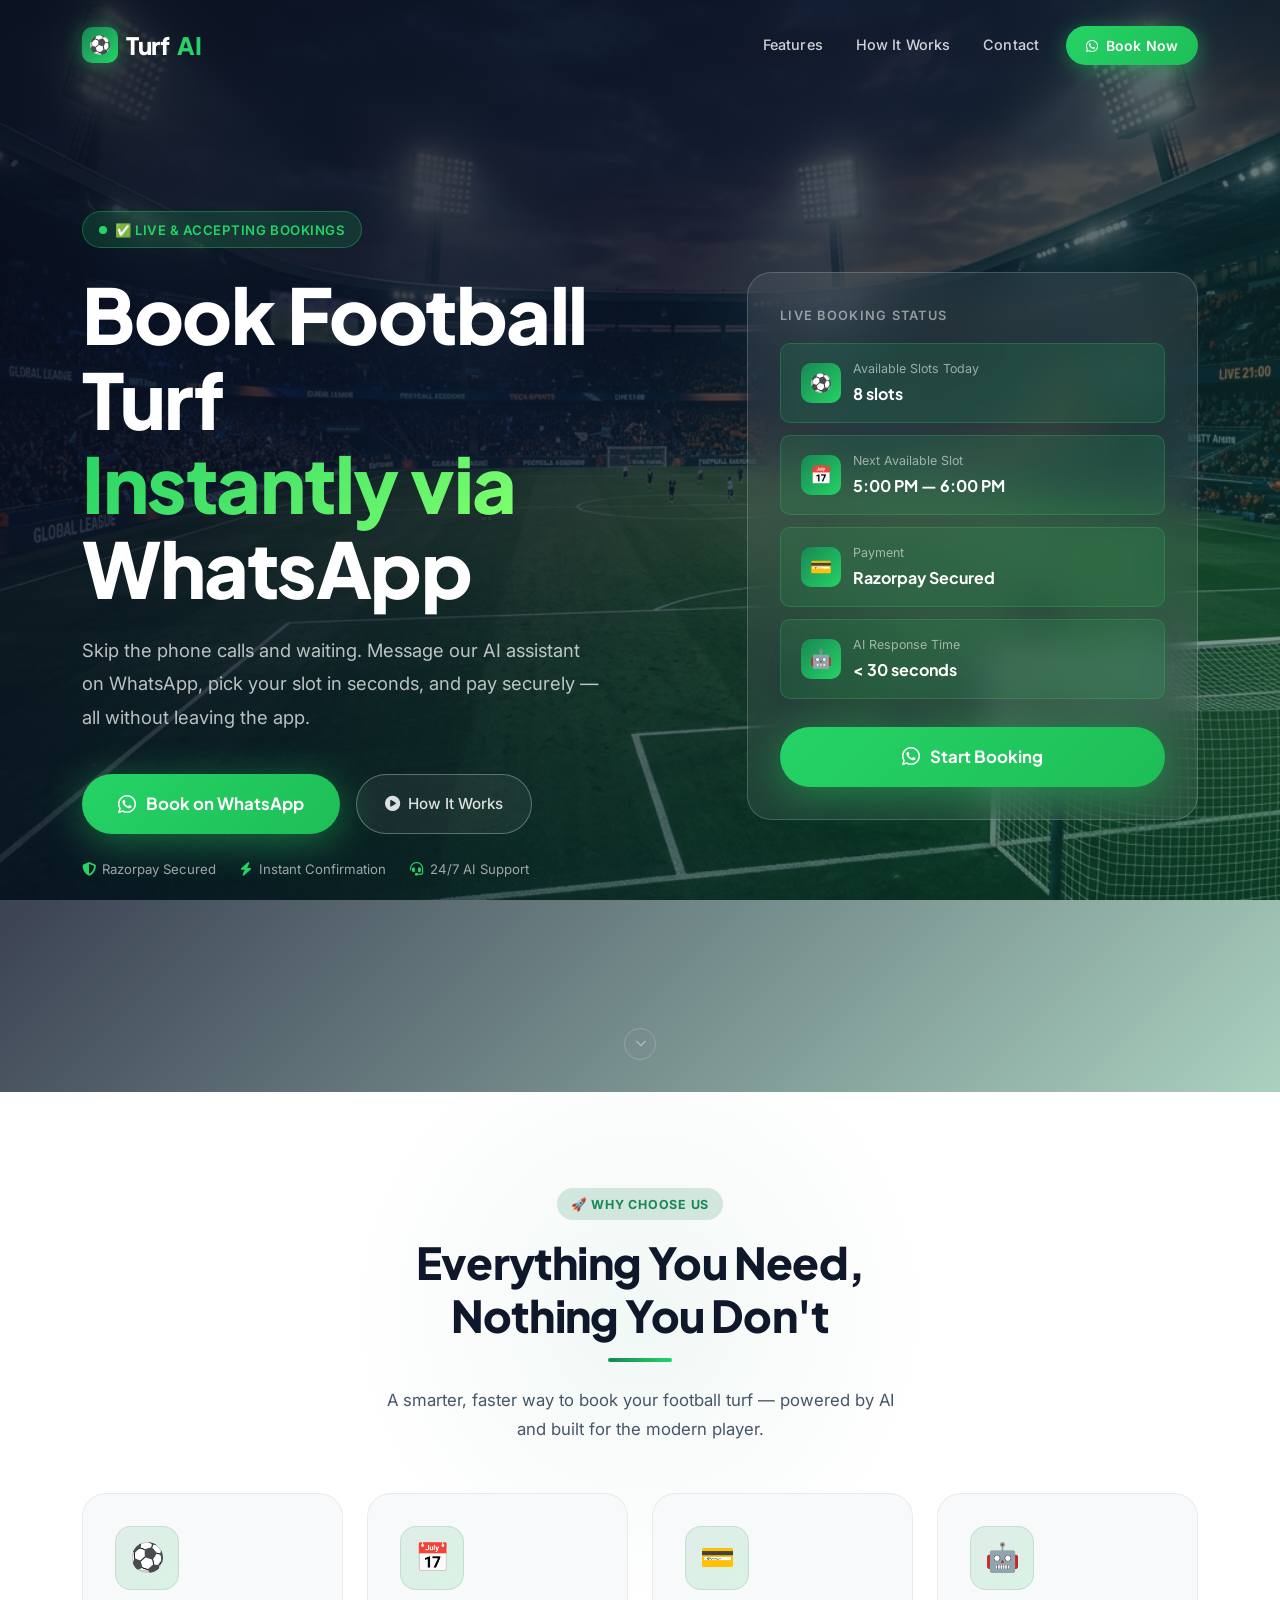
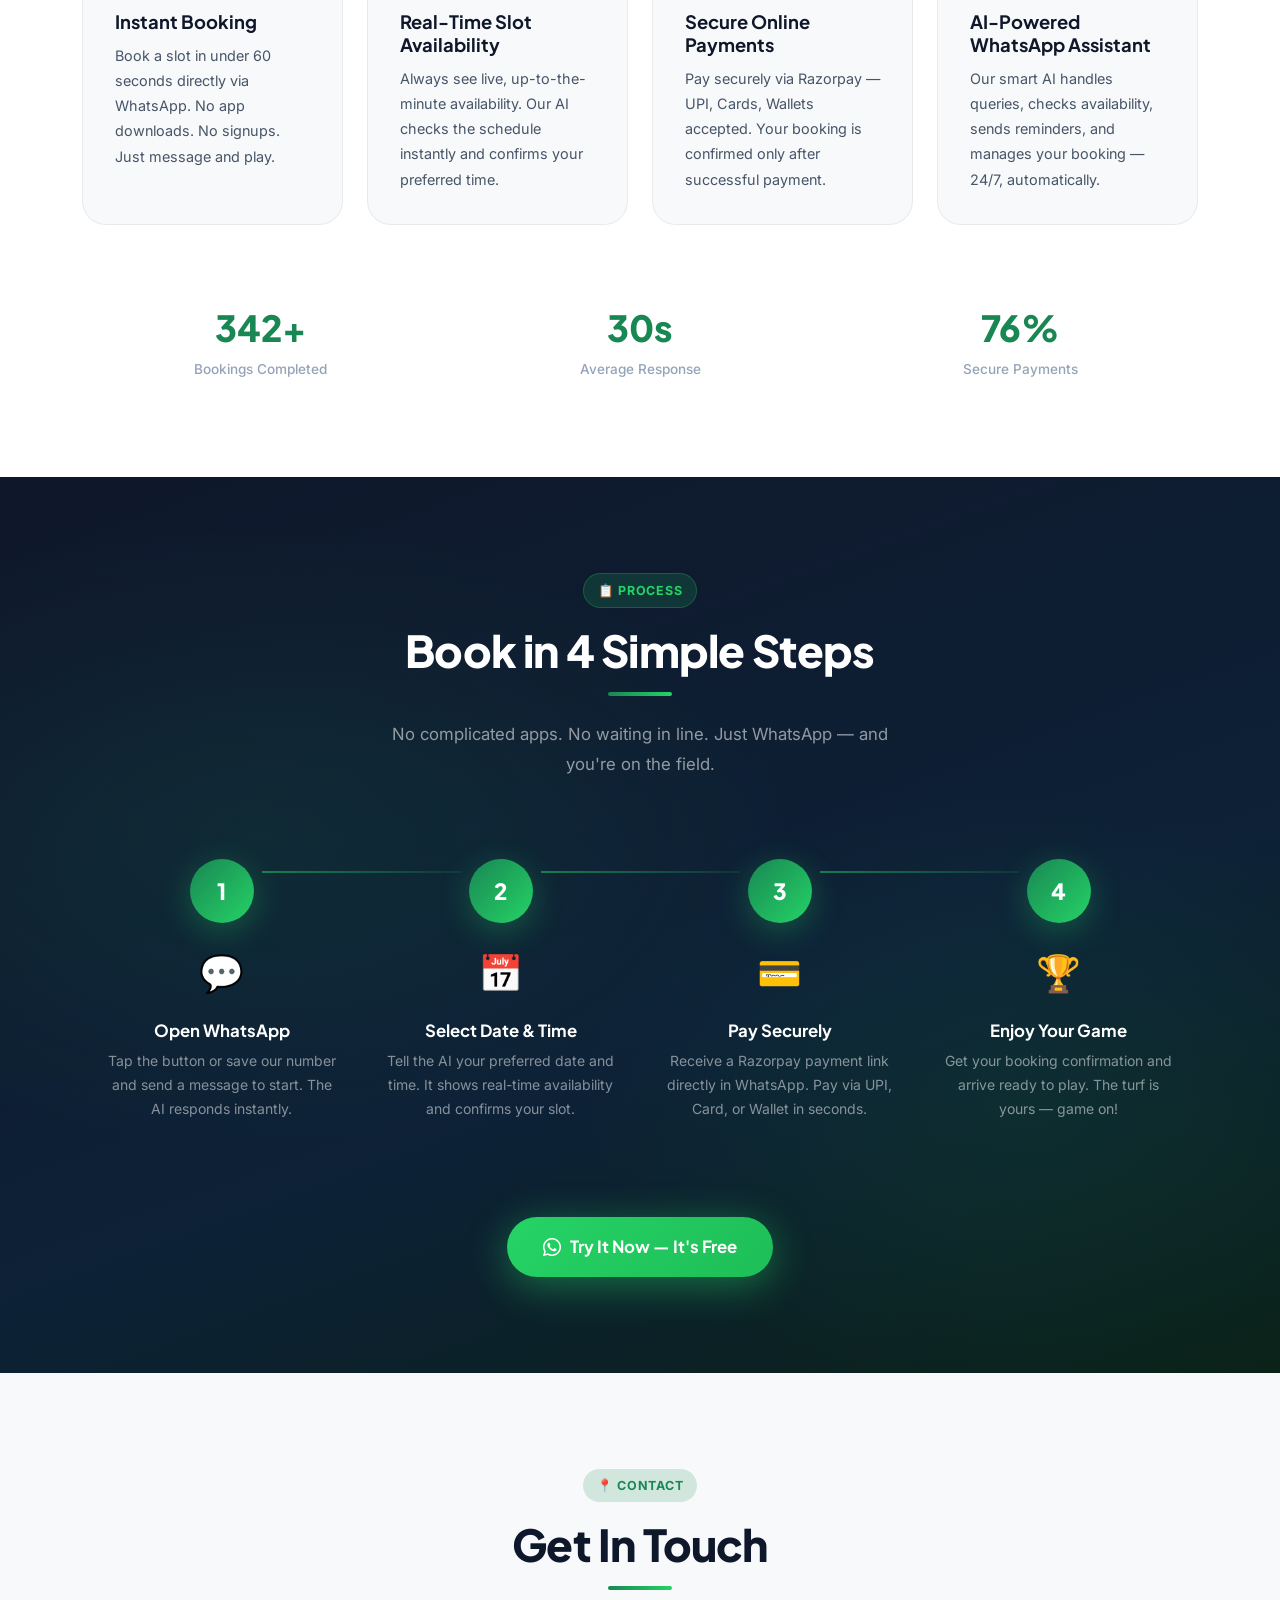
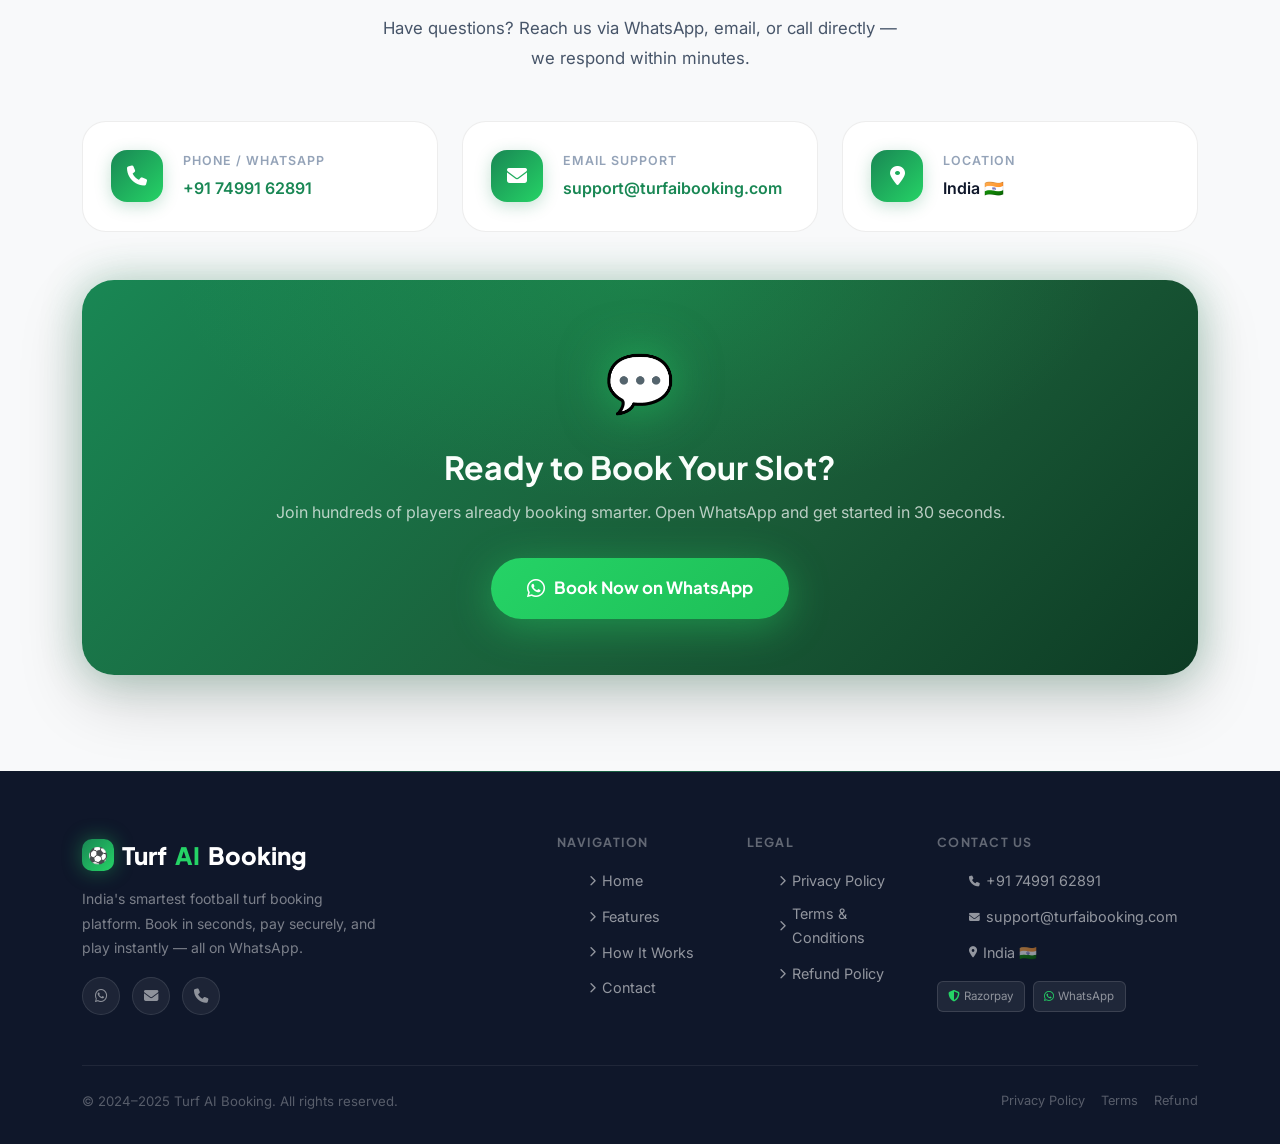
==== backend/src/main/resources/static/index.html @ d10d186f "feat: add landing page, legal pages, and static assets for Razorpay verification - Add index.html: S" ====
<!DOCTYPE html>
<html lang="en">
<head>
  <meta charset="UTF-8" />
  <meta name="viewport" content="width=device-width, initial-scale=1.0" />
  <meta name="description" content="Turf AI Booking — Book football turf slots instantly via WhatsApp. Real-time availability, AI-powered assistant, and secure Razorpay payments. India's smartest turf booking platform." />
  <meta name="keywords" content="football turf booking, WhatsApp booking, turf booking India, online turf booking, AI booking, Razorpay turf" />
  <meta name="author" content="Turf AI Booking" />
  <meta property="og:title" content="Turf AI Booking — Book Football Turf via WhatsApp" />
  <meta property="og:description" content="Book football turf slots instantly via WhatsApp. AI-powered, real-time availability, and secure payments." />
  <meta property="og:type" content="website" />
  <title>Turf AI Booking — Book Football Turf Instantly via WhatsApp</title>

  <!-- Bootstrap 5 -->
  <link rel="stylesheet" href="https://cdn.jsdelivr.net/npm/bootstrap@5.3.3/dist/css/bootstrap.min.css" />
  <!-- FontAwesome 6 -->
  <link rel="stylesheet" href="https://cdnjs.cloudflare.com/ajax/libs/font-awesome/6.5.0/css/all.min.css" />
  <!-- Custom CSS -->
  <link rel="stylesheet" href="css/style.css" />

  <link rel="icon" type="image/png" href="[data-uri]" />
</head>
<body>

  <!-- ══════════════════════════════════════════════════════
       NAVBAR
  ═══════════════════════════════════════════════════════════ -->
  <nav class="navbar navbar-expand-lg fixed-top" id="mainNav">
    <div class="container">
      <a class="navbar-brand" href="#">
        <div class="brand-icon">⚽</div>
        Turf <span class="brand-ai">AI</span>
      </a>

      <button class="navbar-toggler border-0" type="button" data-bs-toggle="collapse"
        data-bs-target="#navbarNav" aria-controls="navbarNav" aria-expanded="false"
        aria-label="Toggle navigation">
        <span style="color:white;font-size:1.4rem;"><i class="fa-solid fa-bars"></i></span>
      </button>

      <div class="collapse navbar-collapse" id="navbarNav">
        <ul class="navbar-nav ms-auto align-items-lg-center gap-1">
          <li class="nav-item"><a class="nav-link" href="#features">Features</a></li>
          <li class="nav-item"><a class="nav-link" href="#how-it-works">How It Works</a></li>
          <li class="nav-item"><a class="nav-link" href="#contact">Contact</a></li>
          <li class="nav-item ms-lg-2">
            <a class="nav-link btn-wa-nav" href="https://wa.me/917499162891" target="_blank" rel="noopener noreferrer" id="nav-wa-btn">
              <i class="fa-brands fa-whatsapp me-1"></i> Book Now
            </a>
          </li>
        </ul>
      </div>
    </div>
  </nav>

  <!-- ══════════════════════════════════════════════════════
       HERO SECTION
  ═══════════════════════════════════════════════════════════ -->
  <section class="hero" id="home">
    <div class="hero-overlay"></div>

    <div class="container">
      <div class="row align-items-center min-vh-100 py-5">

        <!-- Left: Hero Content -->
        <div class="col-lg-6 hero-content py-5">
          <div class="hero-badge">
            <span class="pulse-dot"></span>
            ✅ Live &amp; Accepting Bookings
          </div>

          <h1>
            Book Football Turf<br/>
            <span class="highlight">Instantly via</span><br/>
            WhatsApp
          </h1>

          <p class="hero-desc">
            Skip the phone calls and waiting. Message our AI assistant on WhatsApp,
            pick your slot in seconds, and pay securely — all without leaving the app.
          </p>

          <div class="hero-cta-group mb-4">
            <a href="https://wa.me/917499162891" target="_blank" rel="noopener noreferrer"
               class="btn-wa-primary" id="hero-wa-btn">
              <i class="fa-brands fa-whatsapp"></i>
              Book on WhatsApp
            </a>
            <a href="#how-it-works" class="btn-outline-light-custom">
              <i class="fa-solid fa-play-circle"></i>
              How It Works
            </a>
          </div>

          <div class="hero-trust">
            <div class="trust-item">
              <i class="fa-solid fa-shield-halved"></i>
              Razorpay Secured
            </div>
            <div class="trust-item">
              <i class="fa-solid fa-bolt"></i>
              Instant Confirmation
            </div>
            <div class="trust-item">
              <i class="fa-solid fa-headset"></i>
              24/7 AI Support
            </div>
          </div>
        </div>

        <!-- Right: Floating Stats Card -->
        <div class="col-lg-5 offset-lg-1 d-none d-lg-block">
          <div class="hero-card-float">
            <p class="text-white-50 mb-3" style="font-size:0.8rem;font-weight:600;text-transform:uppercase;letter-spacing:0.1em;">
              Live Booking Status
            </p>

            <div class="stat-chip">
              <div class="chip-icon">⚽</div>
              <div>
                <div class="chip-label">Available Slots Today</div>
                <div class="chip-value" data-target="8" data-suffix=" slots">8 slots</div>
              </div>
            </div>

            <div class="stat-chip">
              <div class="chip-icon">📅</div>
              <div>
                <div class="chip-label">Next Available Slot</div>
                <div class="chip-value">5:00 PM — 6:00 PM</div>
              </div>
            </div>

            <div class="stat-chip">
              <div class="chip-icon">💳</div>
              <div>
                <div class="chip-label">Payment</div>
                <div class="chip-value">Razorpay Secured</div>
              </div>
            </div>

            <div class="stat-chip">
              <div class="chip-icon">🤖</div>
              <div>
                <div class="chip-label">AI Response Time</div>
                <div class="chip-value">&lt; 30 seconds</div>
              </div>
            </div>

            <a href="https://wa.me/917499162891" target="_blank" rel="noopener noreferrer"
               class="btn-wa-primary mt-3 w-100 justify-content-center" id="card-wa-btn">
              <i class="fa-brands fa-whatsapp"></i>
              Start Booking
            </a>
          </div>
        </div>
      </div>
    </div>

    <!-- Scroll Indicator -->
    <div class="scroll-indicator">
      <div class="scroll-arrow"><i class="fa-solid fa-chevron-down" style="font-size:0.7rem;"></i></div>
    </div>
  </section>

  <!-- ══════════════════════════════════════════════════════
       FEATURES SECTION
  ═══════════════════════════════════════════════════════════ -->
  <section id="features">
    <div class="container">
      <div class="text-center mb-5">
        <div class="section-tag reveal">🚀 Why Choose Us</div>
        <h2 class="section-title reveal reveal-delay-1">Everything You Need,<br/>Nothing You Don't</h2>
        <div class="divider divider-center reveal reveal-delay-2"></div>
        <p class="section-subtitle reveal reveal-delay-2">
          A smarter, faster way to book your football turf — powered by AI and built for the modern player.
        </p>
      </div>

      <div class="row g-4">
        <!-- Card 1 -->
        <div class="col-md-6 col-lg-3 reveal reveal-delay-1">
          <div class="feature-card">
            <div class="feature-icon">⚽</div>
            <h4>Instant Booking</h4>
            <p>Book a slot in under 60 seconds directly via WhatsApp. No app downloads. No signups. Just message and play.</p>
          </div>
        </div>
        <!-- Card 2 -->
        <div class="col-md-6 col-lg-3 reveal reveal-delay-2">
          <div class="feature-card">
            <div class="feature-icon">📅</div>
            <h4>Real-Time Slot Availability</h4>
            <p>Always see live, up-to-the-minute availability. Our AI checks the schedule instantly and confirms your preferred time.</p>
          </div>
        </div>
        <!-- Card 3 -->
        <div class="col-md-6 col-lg-3 reveal reveal-delay-3">
          <div class="feature-card">
            <div class="feature-icon">💳</div>
            <h4>Secure Online Payments</h4>
            <p>Pay securely via Razorpay — UPI, Cards, Wallets accepted. Your booking is confirmed only after successful payment.</p>
          </div>
        </div>
        <!-- Card 4 -->
        <div class="col-md-6 col-lg-3 reveal reveal-delay-4">
          <div class="feature-card">
            <div class="feature-icon">🤖</div>
            <h4>AI-Powered WhatsApp Assistant</h4>
            <p>Our smart AI handles queries, checks availability, sends reminders, and manages your booking — 24/7, automatically.</p>
          </div>
        </div>
      </div>

      <!-- Stats Row -->
      <div class="row g-4 mt-5">
        <div class="col-4 text-center reveal reveal-delay-1">
          <div style="font-size:2.25rem;font-weight:800;font-family:var(--font-display);color:var(--primary);">
            <span data-target="500" data-suffix="+">500+</span>
          </div>
          <div style="font-size:0.85rem;color:var(--text-muted);font-weight:500;">Bookings Completed</div>
        </div>
        <div class="col-4 text-center reveal reveal-delay-2">
          <div style="font-size:2.25rem;font-weight:800;font-family:var(--font-display);color:var(--primary);">
            <span data-target="30" data-suffix="s">30s</span>
          </div>
          <div style="font-size:0.85rem;color:var(--text-muted);font-weight:500;">Average Response</div>
        </div>
        <div class="col-4 text-center reveal reveal-delay-3">
          <div style="font-size:2.25rem;font-weight:800;font-family:var(--font-display);color:var(--primary);">
            <span data-target="100" data-suffix="%">100%</span>
          </div>
          <div style="font-size:0.85rem;color:var(--text-muted);font-weight:500;">Secure Payments</div>
        </div>
      </div>
    </div>
  </section>

  <!-- ══════════════════════════════════════════════════════
       HOW IT WORKS SECTION
  ═══════════════════════════════════════════════════════════ -->
  <section id="how-it-works">
    <div class="container position-relative">
      <div class="text-center mb-5">
        <div class="section-tag reveal">📋 Process</div>
        <h2 class="section-title reveal reveal-delay-1">Book in 4 Simple Steps</h2>
        <div class="divider divider-center reveal reveal-delay-2"></div>
        <p class="section-subtitle reveal reveal-delay-2">
          No complicated apps. No waiting in line. Just WhatsApp — and you're on the field.
        </p>
      </div>

      <div class="row g-0 position-relative">
        <!-- Step 1 -->
        <div class="col-6 col-lg-3 reveal reveal-delay-1">
          <div class="step-card">
            <div class="step-number">1</div>
            <span class="step-icon">💬</span>
            <h4>Open WhatsApp</h4>
            <p>Tap the button or save our number and send a message to start. The AI responds instantly.</p>
          </div>
          <div class="step-connector d-none d-lg-block"></div>
        </div>
        <!-- Step 2 -->
        <div class="col-6 col-lg-3 reveal reveal-delay-2">
          <div class="step-card">
            <div class="step-number">2</div>
            <span class="step-icon">📅</span>
            <h4>Select Date &amp; Time</h4>
            <p>Tell the AI your preferred date and time. It shows real-time availability and confirms your slot.</p>
          </div>
          <div class="step-connector d-none d-lg-block"></div>
        </div>
        <!-- Step 3 -->
        <div class="col-6 col-lg-3 reveal reveal-delay-3">
          <div class="step-card">
            <div class="step-number">3</div>
            <span class="step-icon">💳</span>
            <h4>Pay Securely</h4>
            <p>Receive a Razorpay payment link directly in WhatsApp. Pay via UPI, Card, or Wallet in seconds.</p>
          </div>
          <div class="step-connector d-none d-lg-block"></div>
        </div>
        <!-- Step 4 -->
        <div class="col-6 col-lg-3 reveal reveal-delay-4">
          <div class="step-card">
            <div class="step-number">4</div>
            <span class="step-icon">🏆</span>
            <h4>Enjoy Your Game</h4>
            <p>Get your booking confirmation and arrive ready to play. The turf is yours — game on!</p>
          </div>
        </div>
      </div>

      <!-- WhatsApp CTA inside this section -->
      <div class="mt-5 pt-3 text-center reveal reveal-delay-2">
        <a href="https://wa.me/917499162891" target="_blank" rel="noopener noreferrer"
           class="btn-wa-primary" style="display:inline-flex;" id="hiw-wa-btn">
          <i class="fa-brands fa-whatsapp"></i>
          Try It Now — It's Free
        </a>
      </div>
    </div>
  </section>

  <!-- ══════════════════════════════════════════════════════
       CONTACT SECTION
  ═══════════════════════════════════════════════════════════ -->
  <section id="contact">
    <div class="container">
      <div class="text-center mb-5">
        <div class="section-tag reveal">📍 Contact</div>
        <h2 class="section-title reveal reveal-delay-1">Get In Touch</h2>
        <div class="divider divider-center reveal reveal-delay-2"></div>
        <p class="section-subtitle reveal reveal-delay-2">
          Have questions? Reach us via WhatsApp, email, or call directly — we respond within minutes.
        </p>
      </div>

      <div class="row g-4 mb-5">
        <!-- Phone -->
        <div class="col-md-4 reveal reveal-delay-1">
          <div class="contact-card">
            <div class="contact-icon">
              <i class="fa-solid fa-phone"></i>
            </div>
            <div>
              <div class="contact-label">Phone / WhatsApp</div>
              <a href="tel:+917499162891" class="contact-value">+91 74991 62891</a>
            </div>
          </div>
        </div>
        <!-- Email -->
        <div class="col-md-4 reveal reveal-delay-2">
          <div class="contact-card">
            <div class="contact-icon">
              <i class="fa-solid fa-envelope"></i>
            </div>
            <div>
              <div class="contact-label">Email Support</div>
              <a href="mailto:support@turfaibooking.com" class="contact-value">support@turfaibooking.com</a>
            </div>
          </div>
        </div>
        <!-- Location -->
        <div class="col-md-4 reveal reveal-delay-3">
          <div class="contact-card">
            <div class="contact-icon">
              <i class="fa-solid fa-location-dot"></i>
            </div>
            <div>
              <div class="contact-label">Location</div>
              <p class="contact-value">India 🇮🇳</p>
            </div>
          </div>
        </div>
      </div>

      <!-- Final WhatsApp CTA Banner -->
      <div class="wa-cta-banner reveal">
        <span class="wa-big-icon">💬</span>
        <h2>Ready to Book Your Slot?</h2>
        <p>Join hundreds of players already booking smarter. Open WhatsApp and get started in 30 seconds.</p>
        <a href="https://wa.me/917499162891" target="_blank" rel="noopener noreferrer"
           class="btn-wa-primary" style="display:inline-flex;" id="cta-wa-btn">
          <i class="fa-brands fa-whatsapp"></i>
          Book Now on WhatsApp
        </a>
      </div>
    </div>
  </section>

  <!-- ══════════════════════════════════════════════════════
       FOOTER
  ═══════════════════════════════════════════════════════════ -->
  <footer>
    <div class="container">
      <div class="row g-4">
        <!-- Brand -->
        <div class="col-lg-4 col-md-6">
          <div class="footer-brand">
            <div class="brand-icon" style="width:32px;height:32px;font-size:1rem;">⚽</div>
            Turf <span style="color:var(--secondary);">AI</span> Booking
          </div>
          <p class="footer-desc">
            India's smartest football turf booking platform. Book in seconds, pay securely, and play instantly — all on WhatsApp.
          </p>
          <div class="social-links mt-3">
            <a href="https://wa.me/917499162891" target="_blank" rel="noopener noreferrer" class="social-link" aria-label="WhatsApp">
              <i class="fa-brands fa-whatsapp"></i>
            </a>
            <a href="mailto:support@turfaibooking.com" class="social-link" aria-label="Email">
              <i class="fa-solid fa-envelope"></i>
            </a>
            <a href="tel:+917499162891" class="social-link" aria-label="Phone">
              <i class="fa-solid fa-phone"></i>
            </a>
          </div>
        </div>

        <!-- Quick Links -->
        <div class="col-lg-2 col-md-6 offset-lg-1">
          <h6 class="footer-heading">Navigation</h6>
          <ul class="footer-links">
            <li><a href="#home"><i class="fa-solid fa-chevron-right fa-xs"></i> Home</a></li>
            <li><a href="#features"><i class="fa-solid fa-chevron-right fa-xs"></i> Features</a></li>
            <li><a href="#how-it-works"><i class="fa-solid fa-chevron-right fa-xs"></i> How It Works</a></li>
            <li><a href="#contact"><i class="fa-solid fa-chevron-right fa-xs"></i> Contact</a></li>
          </ul>
        </div>

        <!-- Legal Links -->
        <div class="col-lg-2 col-md-6">
          <h6 class="footer-heading">Legal</h6>
          <ul class="footer-links">
            <li><a href="privacy-policy.html"><i class="fa-solid fa-chevron-right fa-xs"></i> Privacy Policy</a></li>
            <li><a href="terms.html"><i class="fa-solid fa-chevron-right fa-xs"></i> Terms &amp; Conditions</a></li>
            <li><a href="refund-policy.html"><i class="fa-solid fa-chevron-right fa-xs"></i> Refund Policy</a></li>
          </ul>
        </div>

        <!-- Contact -->
        <div class="col-lg-3 col-md-6">
          <h6 class="footer-heading">Contact Us</h6>
          <ul class="footer-links">
            <li>
              <a href="tel:+917499162891">
                <i class="fa-solid fa-phone fa-xs"></i> +91 74991 62891
              </a>
            </li>
            <li>
              <a href="mailto:support@turfaibooking.com">
                <i class="fa-solid fa-envelope fa-xs"></i> support@turfaibooking.com
              </a>
            </li>
            <li>
              <a href="#">
                <i class="fa-solid fa-location-dot fa-xs"></i> India 🇮🇳
              </a>
            </li>
          </ul>
          <!-- Payment badges -->
          <div class="mt-3 d-flex gap-2 flex-wrap">
            <span style="background:rgba(255,255,255,0.07);border:1px solid rgba(255,255,255,0.12);padding:0.3rem 0.65rem;border-radius:6px;font-size:0.72rem;color:rgba(255,255,255,0.5);">
              <i class="fa-solid fa-shield-halved me-1" style="color:var(--secondary);"></i>Razorpay
            </span>
            <span style="background:rgba(255,255,255,0.07);border:1px solid rgba(255,255,255,0.12);padding:0.3rem 0.65rem;border-radius:6px;font-size:0.72rem;color:rgba(255,255,255,0.5);">
              <i class="fa-brands fa-whatsapp me-1" style="color:var(--secondary);"></i>WhatsApp
            </span>
          </div>
        </div>
      </div>

      <!-- Footer Bottom -->
      <div class="footer-bottom d-flex flex-column flex-md-row align-items-center justify-content-between gap-2">
        <span>© 2024–2025 Turf AI Booking. All rights reserved.</span>
        <div class="d-flex gap-3">
          <a href="privacy-policy.html" style="color:rgba(255,255,255,0.3);font-size:0.8rem;transition:color 0.2s;" onmouseover="this.style.color='var(--secondary)'" onmouseout="this.style.color='rgba(255,255,255,0.3)'">Privacy Policy</a>
          <a href="terms.html" style="color:rgba(255,255,255,0.3);font-size:0.8rem;transition:color 0.2s;" onmouseover="this.style.color='var(--secondary)'" onmouseout="this.style.color='rgba(255,255,255,0.3)'">Terms</a>
          <a href="refund-policy.html" style="color:rgba(255,255,255,0.3);font-size:0.8rem;transition:color 0.2s;" onmouseover="this.style.color='var(--secondary)'" onmouseout="this.style.color='rgba(255,255,255,0.3)'">Refund</a>
        </div>
      </div>
    </div>
  </footer>

  <!-- Bootstrap JS -->
  <script src="https://cdn.jsdelivr.net/npm/bootstrap@5.3.3/dist/js/bootstrap.bundle.min.js"></script>
  <!-- Custom JS -->
  <script src="js/main.js"></script>
</body>
</html>
---- backend/src/main/resources/static/css/style.css ----
/* =========================================================
   Turf AI Booking — Custom Design System
   Primary: #198754 | Secondary: #25D366 | BG: #F8F9FA
   ========================================================= */

@import url('https://fonts.googleapis.com/css2?family=Plus+Jakarta+Sans:wght@300;400;500;600;700;800&family=Inter:wght@300;400;500;600&display=swap');

/* ----- CSS Variables ----- */
:root {
  --primary:       #198754;
  --primary-dark:  #146c43;
  --primary-light: #d1e7dd;
  --secondary:     #25D366;
  --secondary-dark:#1ebe57;
  --accent:        #0F172A;
  --bg:            #F8F9FA;
  --bg-dark:       #0a0f1e;
  --glass-bg:      rgba(255,255,255,0.08);
  --glass-border:  rgba(255,255,255,0.18);
  --card-bg:       rgba(255,255,255,0.92);
  --text-primary:  #0F172A;
  --text-secondary:#475569;
  --text-muted:    #94a3b8;
  --white:         #ffffff;
  --shadow-sm:     0 2px 8px rgba(0,0,0,0.08);
  --shadow-md:     0 8px 32px rgba(0,0,0,0.12);
  --shadow-lg:     0 24px 64px rgba(0,0,0,0.18);
  --shadow-glow:   0 0 40px rgba(25, 135, 84, 0.3);
  --radius-sm:     8px;
  --radius-md:     16px;
  --radius-lg:     24px;
  --radius-xl:     32px;
  --transition:    all 0.3s cubic-bezier(0.4, 0, 0.2, 1);
  --font-display:  'Plus Jakarta Sans', sans-serif;
  --font-body:     'Inter', sans-serif;
}

/* ----- Reset & Base ----- */
*, *::before, *::after { box-sizing: border-box; margin: 0; padding: 0; }

html { scroll-behavior: smooth; font-size: 16px; }

body {
  font-family: var(--font-body);
  background: var(--bg);
  color: var(--text-primary);
  overflow-x: hidden;
  line-height: 1.7;
}

h1, h2, h3, h4, h5, h6 {
  font-family: var(--font-display);
  font-weight: 700;
  line-height: 1.25;
}

a { text-decoration: none; transition: var(--transition); }

img { max-width: 100%; display: block; }

/* ----- Scrollbar ----- */
::-webkit-scrollbar { width: 6px; }
::-webkit-scrollbar-track { background: var(--bg); }
::-webkit-scrollbar-thumb { background: var(--primary); border-radius: 10px; }

/* ========================================================
   NAVBAR
   ======================================================== */
.navbar {
  padding: 1.25rem 0;
  transition: var(--transition);
  z-index: 1000;
}

.navbar.scrolled {
  padding: 0.75rem 0;
  background: rgba(10, 15, 30, 0.92) !important;
  backdrop-filter: blur(20px);
  -webkit-backdrop-filter: blur(20px);
  box-shadow: 0 1px 0 rgba(255,255,255,0.1), var(--shadow-md);
}

.navbar-brand {
  font-family: var(--font-display);
  font-size: 1.5rem;
  font-weight: 800;
  color: var(--white) !important;
  letter-spacing: -0.5px;
  display: flex;
  align-items: center;
  gap: 0.5rem;
}

.brand-icon {
  width: 36px;
  height: 36px;
  background: linear-gradient(135deg, var(--primary), var(--secondary));
  border-radius: 10px;
  display: flex;
  align-items: center;
  justify-content: center;
  font-size: 1.1rem;
  box-shadow: 0 0 20px rgba(37,211,102,0.4);
}

.navbar-brand span.brand-ai {
  color: var(--secondary);
}

.nav-link {
  color: rgba(255,255,255,0.8) !important;
  font-weight: 500;
  font-size: 0.9rem;
  padding: 0.5rem 0.9rem !important;
  border-radius: var(--radius-sm);
  transition: var(--transition);
  letter-spacing: 0.01em;
}

.nav-link:hover {
  color: var(--white) !important;
  background: rgba(255,255,255,0.1);
}

.btn-wa-nav {
  background: linear-gradient(135deg, var(--secondary), var(--secondary-dark));
  color: var(--white) !important;
  padding: 0.5rem 1.25rem !important;
  border-radius: 50px !important;
  font-weight: 600 !important;
  font-size: 0.875rem !important;
  box-shadow: 0 4px 20px rgba(37,211,102,0.4);
  transition: var(--transition);
}

.btn-wa-nav:hover {
  transform: translateY(-1px);
  box-shadow: 0 8px 28px rgba(37,211,102,0.5);
  color: var(--white) !important;
}

/* ========================================================
   HERO SECTION
   ======================================================== */
.hero {
  position: relative;
  min-height: 100vh;
  display: flex;
  align-items: center;
  background-image: url('../images/football-hero.jpg');
  background-size: cover;
  background-position: center;
  background-attachment: fixed;
  overflow: hidden;
}

.hero-overlay {
  position: absolute;
  inset: 0;
  background: linear-gradient(
    135deg,
    rgba(10,15,30,0.88) 0%,
    rgba(10,20,40,0.78) 40%,
    rgba(25,135,84,0.35) 100%
  );
}

.hero-content {
  position: relative;
  z-index: 2;
}

.hero-badge {
  display: inline-flex;
  align-items: center;
  gap: 0.5rem;
  background: rgba(37,211,102,0.15);
  border: 1px solid rgba(37,211,102,0.35);
  color: var(--secondary);
  padding: 0.4rem 1rem;
  border-radius: 50px;
  font-size: 0.825rem;
  font-weight: 600;
  letter-spacing: 0.04em;
  text-transform: uppercase;
  margin-bottom: 1.5rem;
  backdrop-filter: blur(8px);
  animation: fadeInDown 0.6s ease;
}

.hero-badge .pulse-dot {
  width: 8px;
  height: 8px;
  background: var(--secondary);
  border-radius: 50%;
  animation: pulse 2s infinite;
}

@keyframes pulse {
  0%, 100% { box-shadow: 0 0 0 0 rgba(37,211,102,0.7); }
  50% { box-shadow: 0 0 0 8px rgba(37,211,102,0); }
}

.hero h1 {
  font-size: clamp(2.5rem, 6vw, 5rem);
  font-weight: 800;
  color: var(--white);
  line-height: 1.1;
  letter-spacing: -1.5px;
  margin-bottom: 1.5rem;
  animation: fadeInUp 0.7s ease 0.1s both;
}

.hero h1 .highlight {
  background: linear-gradient(135deg, var(--secondary), #7fff6e);
  -webkit-background-clip: text;
  -webkit-text-fill-color: transparent;
  background-clip: text;
}

.hero-desc {
  font-size: 1.15rem;
  color: rgba(255,255,255,0.72);
  max-width: 520px;
  margin-bottom: 2.5rem;
  line-height: 1.8;
  animation: fadeInUp 0.7s ease 0.2s both;
}

.hero-cta-group {
  display: flex;
  gap: 1rem;
  flex-wrap: wrap;
  align-items: center;
  animation: fadeInUp 0.7s ease 0.3s both;
}

/* Primary WhatsApp Button */
.btn-wa-primary {
  display: inline-flex;
  align-items: center;
  gap: 0.6rem;
  background: linear-gradient(135deg, var(--secondary) 0%, var(--secondary-dark) 100%);
  color: var(--white);
  font-family: var(--font-display);
  font-weight: 700;
  font-size: 1.05rem;
  padding: 1rem 2.25rem;
  border-radius: 50px;
  border: none;
  box-shadow: 0 8px 40px rgba(37,211,102,0.45), 0 0 0 0 rgba(37,211,102,0.4);
  transition: var(--transition);
  cursor: pointer;
  text-decoration: none;
  position: relative;
  overflow: hidden;
}

.btn-wa-primary::before {
  content: '';
  position: absolute;
  inset: 0;
  background: linear-gradient(135deg, rgba(255,255,255,0.2), transparent);
  opacity: 0;
  transition: var(--transition);
}

.btn-wa-primary:hover {
  transform: translateY(-3px) scale(1.02);
  box-shadow: 0 16px 56px rgba(37,211,102,0.55);
  color: var(--white);
}

.btn-wa-primary:hover::before { opacity: 1; }

.btn-wa-primary:active { transform: translateY(-1px); }

.btn-wa-primary i { font-size: 1.3rem; }

.btn-outline-light-custom {
  display: inline-flex;
  align-items: center;
  gap: 0.5rem;
  color: rgba(255,255,255,0.85);
  border: 1px solid rgba(255,255,255,0.3);
  padding: 1rem 1.75rem;
  border-radius: 50px;
  font-weight: 500;
  font-size: 0.95rem;
  transition: var(--transition);
  backdrop-filter: blur(8px);
  background: rgba(255,255,255,0.06);
}

.btn-outline-light-custom:hover {
  background: rgba(255,255,255,0.14);
  border-color: rgba(255,255,255,0.5);
  color: var(--white);
  transform: translateY(-2px);
}

/* Hero trust signals */
.hero-trust {
  display: flex;
  align-items: center;
  gap: 1.5rem;
  flex-wrap: wrap;
  animation: fadeInUp 0.7s ease 0.4s both;
}

.trust-item {
  display: flex;
  align-items: center;
  gap: 0.4rem;
  color: rgba(255,255,255,0.6);
  font-size: 0.825rem;
}

.trust-item i { color: var(--secondary); font-size: 0.85rem; }

/* Hero right floating card */
.hero-card-float {
  background: var(--glass-bg);
  border: 1px solid var(--glass-border);
  backdrop-filter: blur(20px);
  -webkit-backdrop-filter: blur(20px);
  border-radius: var(--radius-lg);
  padding: 2rem;
  color: var(--white);
  animation: floatCard 0.8s ease 0.4s both, float 4s ease-in-out infinite;
  position: relative;
  z-index: 2;
}

@keyframes floatCard {
  from { opacity: 0; transform: translateX(40px); }
  to { opacity: 1; transform: translateX(0); }
}

@keyframes float {
  0%, 100% { transform: translateY(0px); }
  50% { transform: translateY(-12px); }
}

.stat-chip {
  background: rgba(37,211,102,0.12);
  border: 1px solid rgba(37,211,102,0.25);
  border-radius: 10px;
  padding: 0.875rem 1.25rem;
  display: flex;
  align-items: center;
  gap: 0.75rem;
  margin-bottom: 0.75rem;
  transition: var(--transition);
}

.stat-chip:last-child { margin-bottom: 0; }

.stat-chip:hover {
  background: rgba(37,211,102,0.2);
  border-color: rgba(37,211,102,0.4);
}

.stat-chip .chip-icon {
  width: 40px;
  height: 40px;
  background: linear-gradient(135deg, var(--primary), var(--secondary));
  border-radius: 10px;
  display: flex;
  align-items: center;
  justify-content: center;
  font-size: 1.1rem;
  flex-shrink: 0;
}

.stat-chip .chip-label {
  font-size: 0.78rem;
  color: rgba(255,255,255,0.55);
  margin-bottom: 0.1rem;
}

.stat-chip .chip-value {
  font-family: var(--font-display);
  font-weight: 700;
  font-size: 1rem;
  color: var(--white);
}

.scroll-indicator {
  position: absolute;
  bottom: 2rem;
  left: 50%;
  transform: translateX(-50%);
  z-index: 2;
  display: flex;
  flex-direction: column;
  align-items: center;
  gap: 0.5rem;
  color: rgba(255,255,255,0.4);
  font-size: 0.75rem;
  animation: bounceDown 2s infinite;
}

.scroll-indicator .scroll-arrow {
  width: 32px;
  height: 32px;
  border: 1px solid rgba(255,255,255,0.2);
  border-radius: 50%;
  display: flex;
  align-items: center;
  justify-content: center;
}

@keyframes bounceDown {
  0%, 100% { transform: translateX(-50%) translateY(0); }
  50% { transform: translateX(-50%) translateY(8px); }
}

/* ========================================================
   SECTION COMMON
   ======================================================== */
section { padding: 6rem 0; }

.section-tag {
  display: inline-flex;
  align-items: center;
  gap: 0.4rem;
  background: var(--primary-light);
  color: var(--primary);
  padding: 0.35rem 0.875rem;
  border-radius: 50px;
  font-size: 0.78rem;
  font-weight: 700;
  letter-spacing: 0.06em;
  text-transform: uppercase;
  margin-bottom: 1rem;
}

.section-title {
  font-size: clamp(1.75rem, 4vw, 2.75rem);
  font-weight: 800;
  color: var(--text-primary);
  letter-spacing: -0.8px;
  line-height: 1.2;
  margin-bottom: 1rem;
}

.section-subtitle {
  font-size: 1.05rem;
  color: var(--text-secondary);
  max-width: 540px;
  margin: 0 auto;
  line-height: 1.75;
}

/* ========================================================
   FEATURES SECTION
   ======================================================== */
#features {
  background: var(--white);
  position: relative;
  overflow: hidden;
}

#features::before {
  content: '';
  position: absolute;
  top: -80px;
  left: 50%;
  transform: translateX(-50%);
  width: 600px;
  height: 600px;
  background: radial-gradient(circle, rgba(25,135,84,0.06) 0%, transparent 70%);
  pointer-events: none;
}

.feature-card {
  background: var(--bg);
  border: 1px solid rgba(0,0,0,0.06);
  border-radius: var(--radius-lg);
  padding: 2rem;
  height: 100%;
  transition: var(--transition);
  position: relative;
  overflow: hidden;
}

.feature-card::before {
  content: '';
  position: absolute;
  top: 0;
  left: 0;
  right: 0;
  height: 3px;
  background: linear-gradient(90deg, var(--primary), var(--secondary));
  transform: scaleX(0);
  transition: var(--transition);
}

.feature-card:hover {
  transform: translateY(-6px);
  box-shadow: var(--shadow-lg);
  border-color: rgba(25,135,84,0.15);
}

.feature-card:hover::before { transform: scaleX(1); }

.feature-icon {
  width: 64px;
  height: 64px;
  background: linear-gradient(135deg, rgba(25,135,84,0.1), rgba(37,211,102,0.15));
  border: 1px solid rgba(25,135,84,0.15);
  border-radius: var(--radius-md);
  display: flex;
  align-items: center;
  justify-content: center;
  font-size: 1.75rem;
  margin-bottom: 1.25rem;
  transition: var(--transition);
}

.feature-card:hover .feature-icon {
  background: linear-gradient(135deg, var(--primary), var(--secondary));
  border-color: transparent;
  box-shadow: 0 8px 24px rgba(25,135,84,0.3);
  transform: scale(1.1) rotate(-4deg);
}

.feature-card h4 {
  font-size: 1.15rem;
  font-weight: 700;
  color: var(--text-primary);
  margin-bottom: 0.625rem;
}

.feature-card p {
  color: var(--text-secondary);
  font-size: 0.9rem;
  line-height: 1.75;
  margin: 0;
}

/* ========================================================
   HOW IT WORKS SECTION
   ======================================================== */
#how-it-works {
  background: linear-gradient(160deg, var(--accent) 0%, #0d2137 60%, #0a2218 100%);
  position: relative;
  overflow: hidden;
}

#how-it-works::before {
  content: '';
  position: absolute;
  inset: 0;
  background:
    radial-gradient(ellipse 60% 50% at 20% 40%, rgba(37,211,102,0.08) 0%, transparent 70%),
    radial-gradient(ellipse 50% 50% at 80% 70%, rgba(25,135,84,0.12) 0%, transparent 70%);
  pointer-events: none;
}

#how-it-works .section-tag {
  background: rgba(37,211,102,0.15);
  color: var(--secondary);
  border: 1px solid rgba(37,211,102,0.25);
}

#how-it-works .section-title { color: var(--white); }

#how-it-works .section-subtitle { color: rgba(255,255,255,0.55); }

.step-card {
  position: relative;
  text-align: center;
  padding: 2rem 1.5rem;
  z-index: 1;
}

.step-number {
  width: 64px;
  height: 64px;
  background: linear-gradient(135deg, var(--primary), var(--secondary));
  border-radius: 50%;
  display: flex;
  align-items: center;
  justify-content: center;
  font-family: var(--font-display);
  font-weight: 800;
  font-size: 1.4rem;
  color: var(--white);
  margin: 0 auto 1.25rem;
  box-shadow: 0 8px 32px rgba(37,211,102,0.3);
  position: relative;
  z-index: 2;
  transition: var(--transition);
}

.step-card:hover .step-number {
  transform: scale(1.15);
  box-shadow: 0 16px 48px rgba(37,211,102,0.45);
}

.step-connector {
  position: absolute;
  top: 2.75rem;
  left: calc(50% + 40px);
  right: calc(-50% + 40px);
  height: 2px;
  background: linear-gradient(90deg, rgba(37,211,102,0.5), rgba(37,211,102,0.1));
  z-index: 1;
}

.step-icon {
  font-size: 2.25rem;
  margin-bottom: 1rem;
  display: block;
}

.step-card h4 {
  font-size: 1.05rem;
  font-weight: 700;
  color: var(--white);
  margin-bottom: 0.5rem;
}

.step-card p {
  font-size: 0.875rem;
  color: rgba(255,255,255,0.5);
  line-height: 1.7;
  margin: 0;
}

/* ========================================================
   CONTACT SECTION
   ======================================================== */
#contact {
  background: var(--bg);
  position: relative;
}

.contact-card {
  background: var(--white);
  border: 1px solid rgba(0,0,0,0.07);
  border-radius: var(--radius-lg);
  padding: 1.75rem;
  display: flex;
  align-items: flex-start;
  gap: 1.25rem;
  transition: var(--transition);
  height: 100%;
}

.contact-card:hover {
  transform: translateY(-4px);
  box-shadow: var(--shadow-md);
  border-color: rgba(25,135,84,0.2);
}

.contact-icon {
  width: 52px;
  height: 52px;
  background: linear-gradient(135deg, var(--primary), var(--secondary));
  border-radius: var(--radius-md);
  display: flex;
  align-items: center;
  justify-content: center;
  color: var(--white);
  font-size: 1.25rem;
  flex-shrink: 0;
  box-shadow: 0 4px 16px rgba(25,135,84,0.25);
}

.contact-card .contact-label {
  font-size: 0.78rem;
  color: var(--text-muted);
  font-weight: 600;
  text-transform: uppercase;
  letter-spacing: 0.08em;
  margin-bottom: 0.25rem;
}

.contact-card .contact-value {
  font-size: 1rem;
  font-weight: 600;
  color: var(--text-primary);
  margin: 0;
}

.contact-card a.contact-value {
  color: var(--primary);
}

.contact-card a.contact-value:hover { color: var(--primary-dark); }

/* WhatsApp CTA Banner */
.wa-cta-banner {
  background: linear-gradient(135deg, var(--primary) 0%, #1a5c38 60%, #0d3b24 100%);
  border-radius: var(--radius-xl);
  padding: 3.5rem 2.5rem;
  text-align: center;
  position: relative;
  overflow: hidden;
  box-shadow: var(--shadow-glow), var(--shadow-lg);
}

.wa-cta-banner::before {
  content: '';
  position: absolute;
  inset: 0;
  background:
    radial-gradient(ellipse 60% 80% at 50% 0%, rgba(37,211,102,0.2) 0%, transparent 70%);
  pointer-events: none;
}

.wa-cta-banner .wa-big-icon {
  font-size: 3.5rem;
  margin-bottom: 1rem;
  display: block;
  filter: drop-shadow(0 0 24px rgba(37,211,102,0.6));
  animation: floatIcon 3s ease-in-out infinite;
}

@keyframes floatIcon {
  0%, 100% { transform: translateY(0) rotate(0deg); }
  50% { transform: translateY(-8px) rotate(-4deg); }
}

.wa-cta-banner h2 {
  color: var(--white);
  font-size: 2rem;
  margin-bottom: 0.75rem;
}

.wa-cta-banner p {
  color: rgba(255,255,255,0.7);
  font-size: 1rem;
  margin-bottom: 2rem;
}

/* ========================================================
   FOOTER
   ======================================================== */
footer {
  background: var(--accent);
  color: rgba(255,255,255,0.7);
  padding: 4rem 0 2rem;
  position: relative;
  overflow: hidden;
}

footer::before {
  content: '';
  position: absolute;
  top: 0;
  left: 0;
  right: 0;
  height: 1px;
  background: linear-gradient(90deg, transparent, rgba(37,211,102,0.4), transparent);
}

.footer-brand {
  font-family: var(--font-display);
  font-size: 1.5rem;
  font-weight: 800;
  color: var(--white);
  display: flex;
  align-items: center;
  gap: 0.5rem;
  margin-bottom: 0.75rem;
}

.footer-desc {
  font-size: 0.875rem;
  color: rgba(255,255,255,0.45);
  max-width: 300px;
  line-height: 1.75;
}

.footer-heading {
  font-family: var(--font-display);
  font-size: 0.78rem;
  font-weight: 700;
  text-transform: uppercase;
  letter-spacing: 0.12em;
  color: rgba(255,255,255,0.35);
  margin-bottom: 1rem;
}

.footer-links { list-style: none; }

.footer-links li { margin-bottom: 0.5rem; }

.footer-links a {
  color: rgba(255,255,255,0.55);
  font-size: 0.9rem;
  transition: var(--transition);
  display: inline-flex;
  align-items: center;
  gap: 0.4rem;
}

.footer-links a:hover {
  color: var(--secondary);
  transform: translateX(4px);
}

.footer-bottom {
  border-top: 1px solid rgba(255,255,255,0.07);
  margin-top: 3rem;
  padding-top: 1.5rem;
  font-size: 0.825rem;
  color: rgba(255,255,255,0.3);
}

.social-links { display: flex; gap: 0.75rem; }

.social-link {
  width: 38px;
  height: 38px;
  background: rgba(255,255,255,0.06);
  border: 1px solid rgba(255,255,255,0.1);
  border-radius: 50%;
  display: flex;
  align-items: center;
  justify-content: center;
  color: rgba(255,255,255,0.5);
  font-size: 0.9rem;
  transition: var(--transition);
}

.social-link:hover {
  background: var(--primary);
  border-color: var(--primary);
  color: var(--white);
  transform: translateY(-3px);
  box-shadow: 0 6px 20px rgba(25,135,84,0.4);
}

/* ========================================================
   POLICY PAGES
   ======================================================== */
.policy-hero {
  background: linear-gradient(160deg, var(--accent) 0%, #0d2137 70%, #0a2218 100%);
  padding: 8rem 0 4rem;
  position: relative;
  overflow: hidden;
}

.policy-hero::before {
  content: '';
  position: absolute;
  inset: 0;
  background: radial-gradient(ellipse 60% 60% at 50% 50%, rgba(25,135,84,0.15) 0%, transparent 70%);
}

.policy-hero h1 { color: var(--white); }
.policy-hero p { color: rgba(255,255,255,0.55); }

.policy-content {
  background: var(--white);
  border-radius: var(--radius-lg);
  padding: 3rem;
  box-shadow: var(--shadow-sm);
  border: 1px solid rgba(0,0,0,0.05);
  margin-top: -2rem;
  position: relative;
}

.policy-content h2 {
  font-size: 1.3rem;
  color: var(--primary);
  margin-top: 2rem;
  margin-bottom: 0.75rem;
  padding-bottom: 0.5rem;
  border-bottom: 2px solid var(--primary-light);
}

.policy-content h2:first-child { margin-top: 0; }

.policy-content p, .policy-content li {
  color: var(--text-secondary);
  font-size: 0.95rem;
  line-height: 1.8;
}

.policy-content ul { padding-left: 1.5rem; margin-bottom: 1rem; }

.policy-content ul li { margin-bottom: 0.4rem; }

.policy-content .policy-date {
  background: var(--primary-light);
  color: var(--primary);
  padding: 0.6rem 1.25rem;
  border-radius: var(--radius-sm);
  font-size: 0.825rem;
  font-weight: 600;
  display: inline-block;
  margin-bottom: 2rem;
}

/* ========================================================
   ANIMATIONS
   ======================================================== */
@keyframes fadeInUp {
  from { opacity: 0; transform: translateY(24px); }
  to   { opacity: 1; transform: translateY(0); }
}

@keyframes fadeInDown {
  from { opacity: 0; transform: translateY(-16px); }
  to   { opacity: 1; transform: translateY(0); }
}

.reveal {
  opacity: 0;
  transform: translateY(30px);
  transition: opacity 0.6s ease, transform 0.6s ease;
}

.reveal.visible {
  opacity: 1;
  transform: translateY(0);
}

.reveal-delay-1 { transition-delay: 0.1s; }
.reveal-delay-2 { transition-delay: 0.2s; }
.reveal-delay-3 { transition-delay: 0.3s; }
.reveal-delay-4 { transition-delay: 0.4s; }

/* ========================================================
   RESPONSIVE
   ======================================================== */
@media (max-width: 991px) {
  .hero { background-attachment: scroll; }
  .hero-card-float { margin-top: 3rem; }
  .step-connector { display: none; }
}

@media (max-width: 767px) {
  section { padding: 4rem 0; }
  .hero { min-height: 100dvh; }
  .hero h1 { letter-spacing: -0.5px; }
  .hero-cta-group { flex-direction: column; align-items: flex-start; }
  .btn-wa-primary { width: 100%; justify-content: center; }
  .policy-content { padding: 1.75rem; }
  .wa-cta-banner { padding: 2.5rem 1.5rem; }
}

/* Utility */
.text-gradient {
  background: linear-gradient(135deg, var(--primary), var(--secondary));
  -webkit-background-clip: text;
  -webkit-text-fill-color: transparent;
  background-clip: text;
}

.divider {
  width: 64px;
  height: 4px;
  background: linear-gradient(90deg, var(--primary), var(--secondary));
  border-radius: 4px;
  margin: 1rem 0 1.5rem;
}

.divider-center { margin: 1rem auto 1.5rem; }
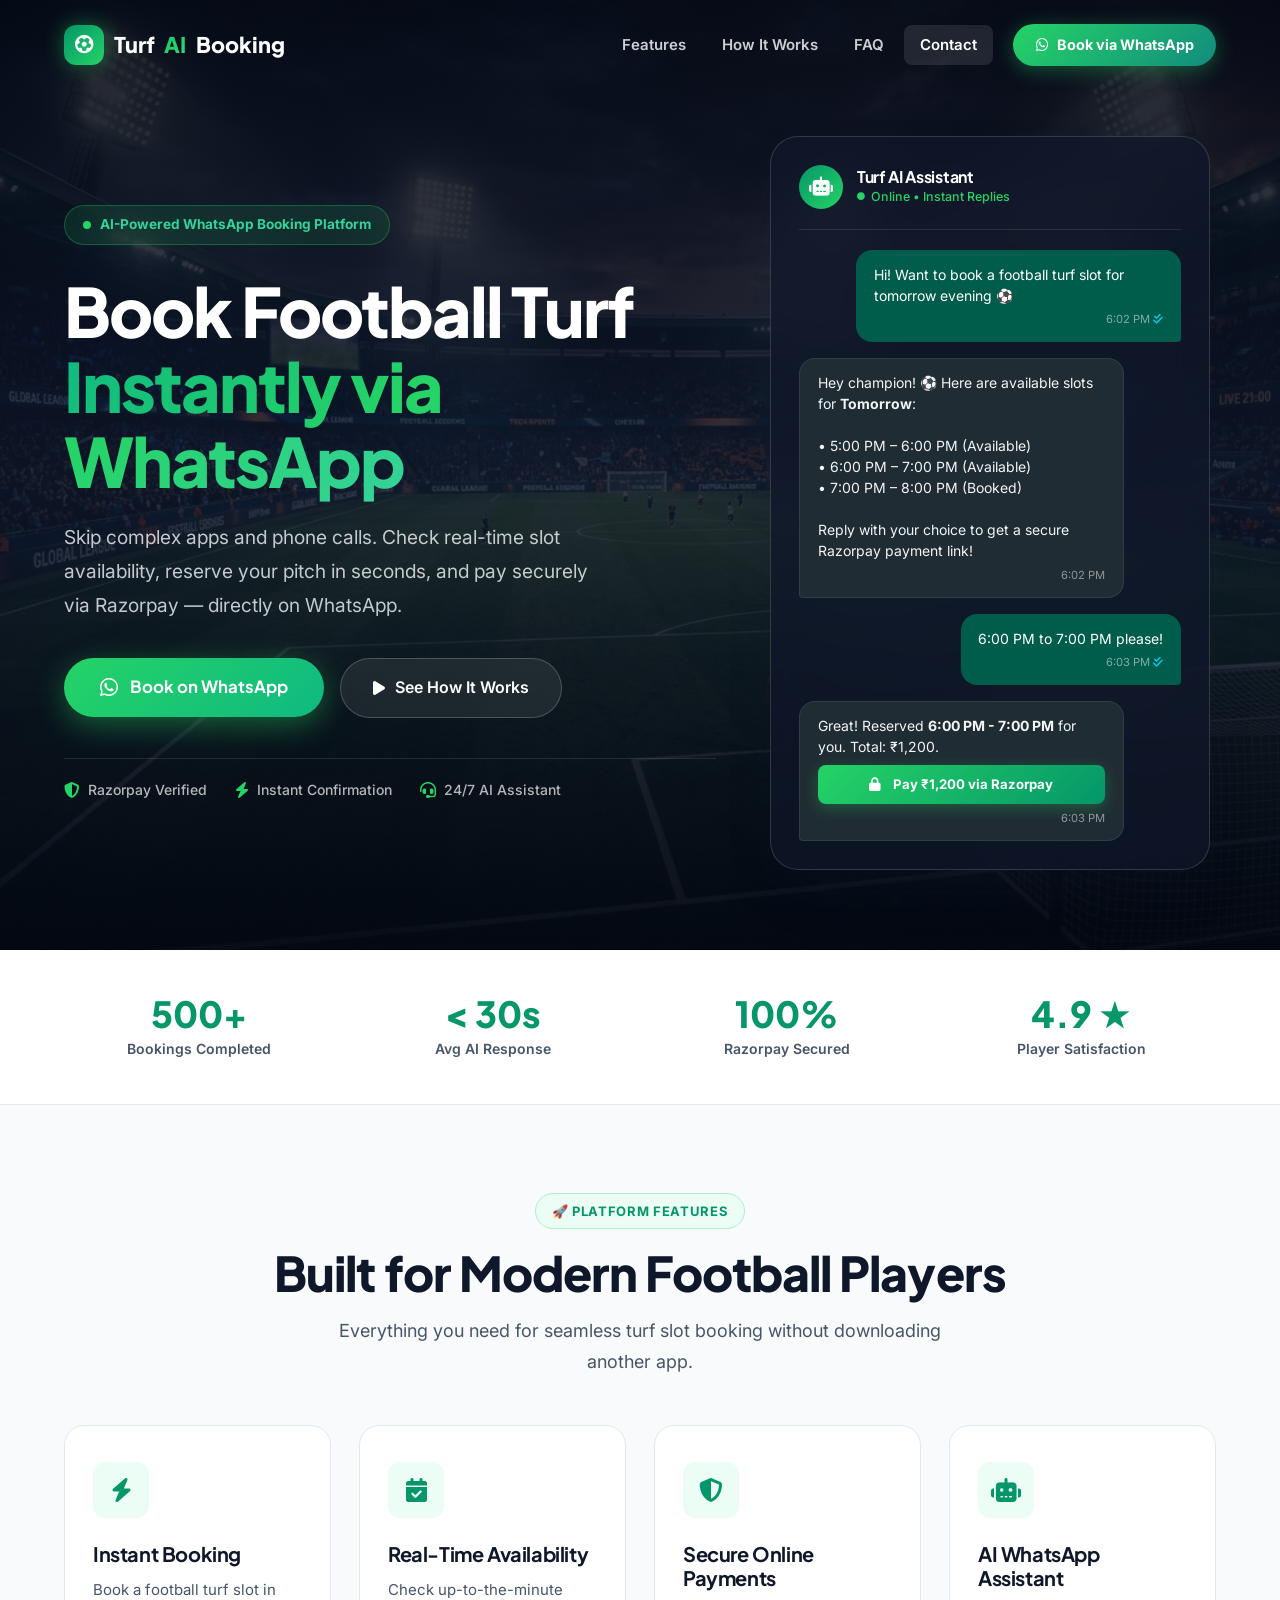
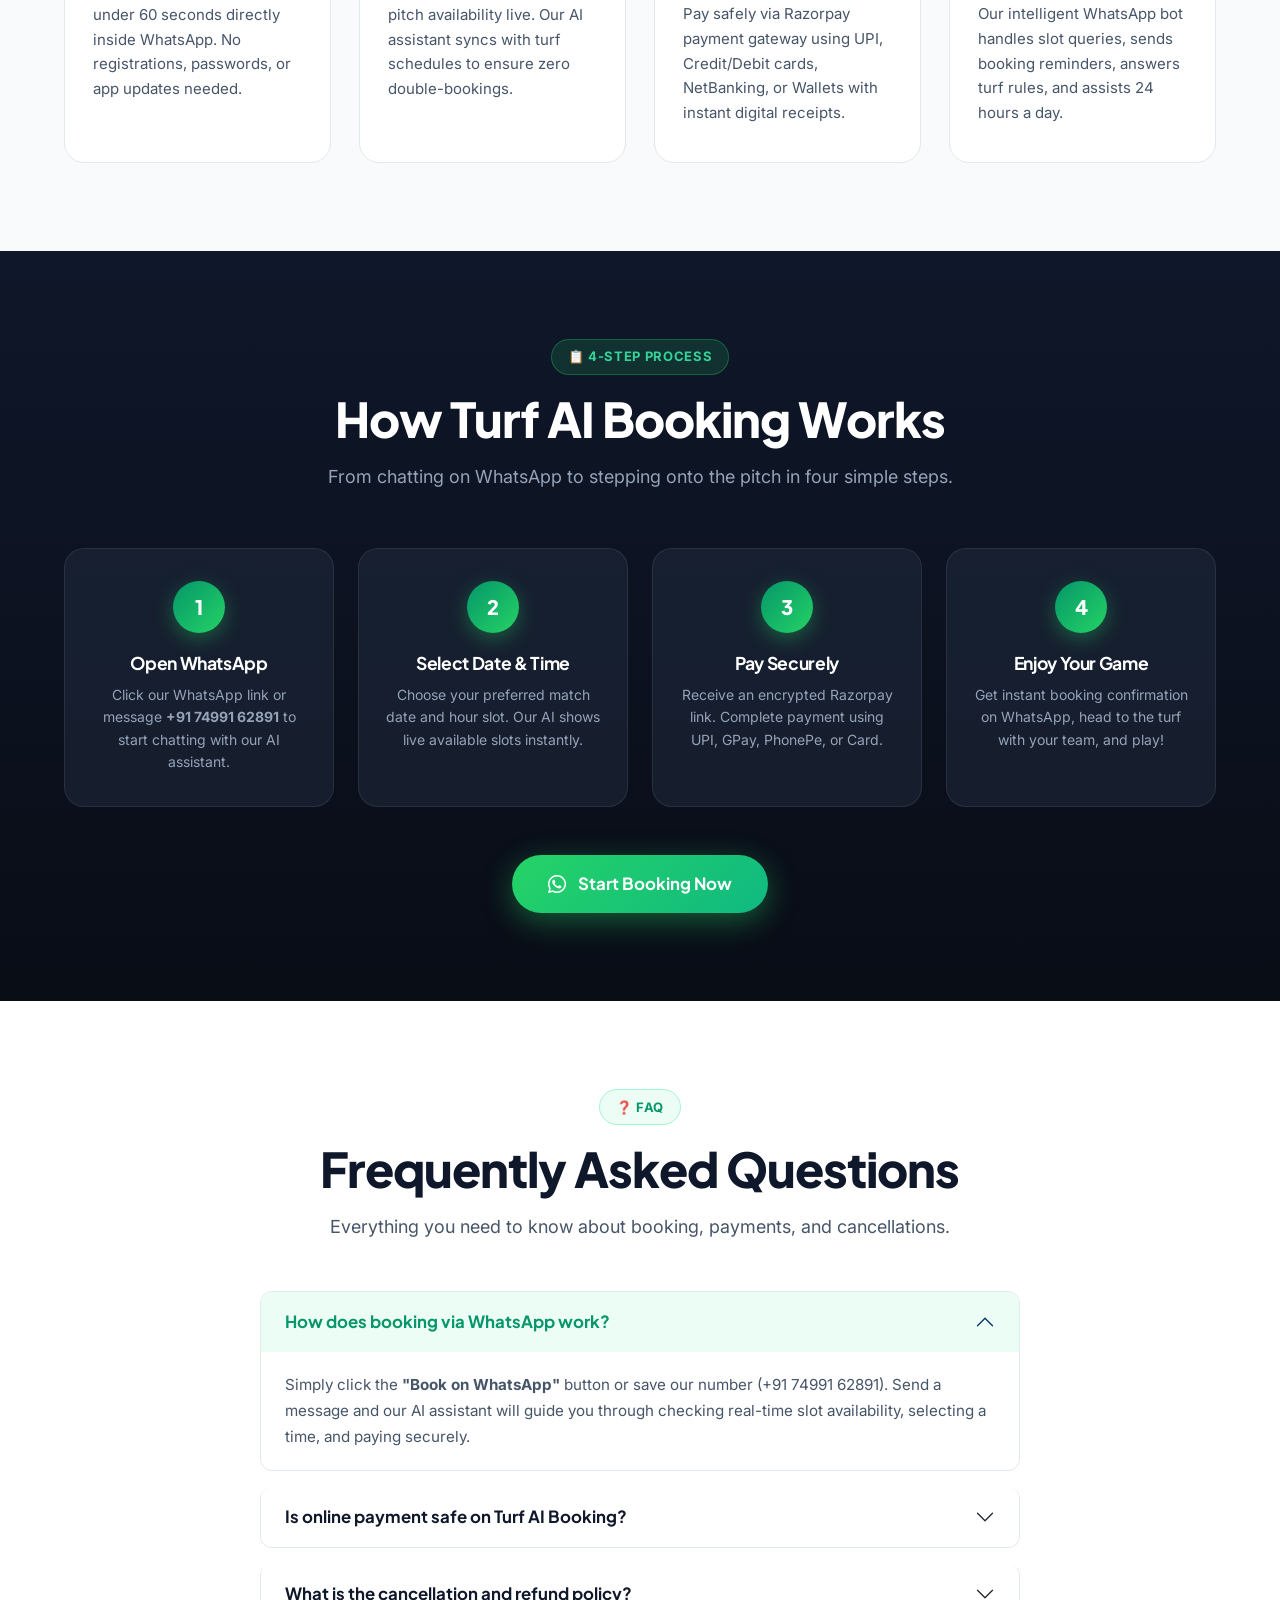
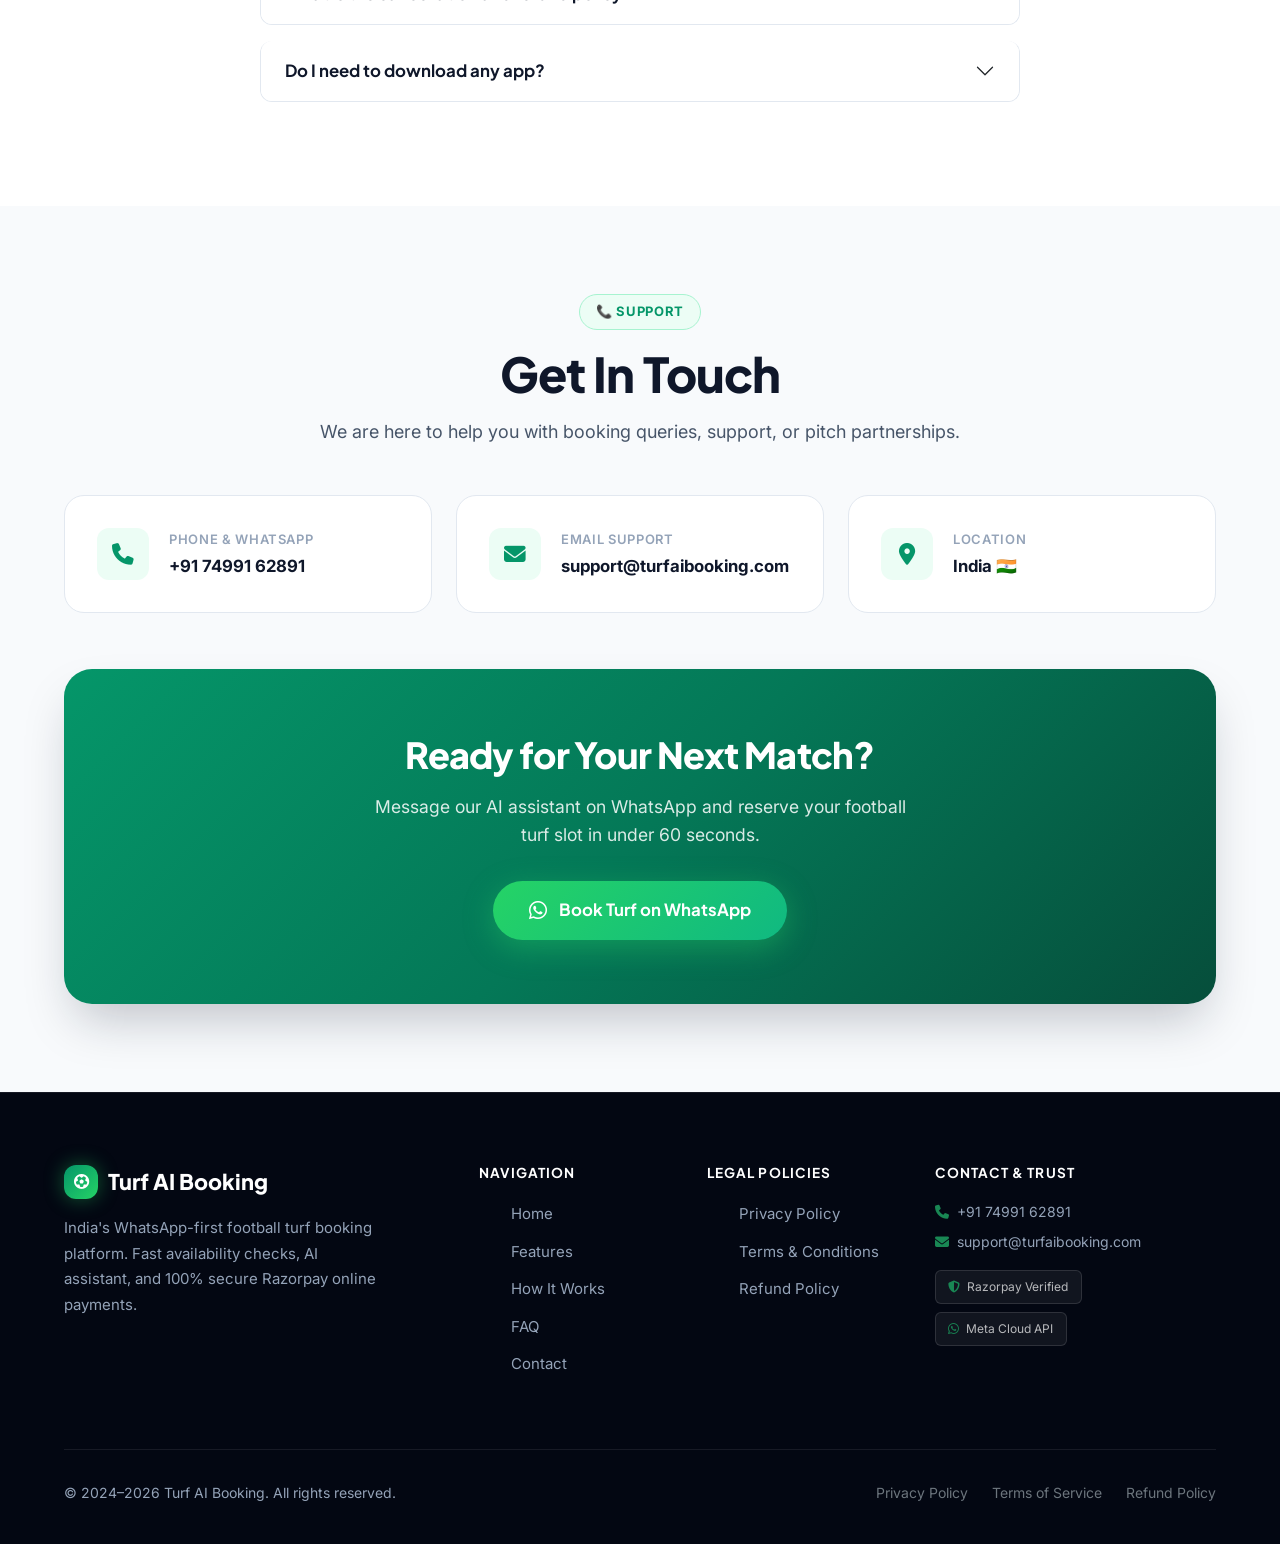
==== commit 7040d916: "style: overhaul frontend UI into premium SaaS startup design with simulated WhatsApp preview card an" ====
--- a/backend/src/main/resources/static/index.html
+++ b/backend/src/main/resources/static/index.html
@@ -3,49 +3,48 @@
 <head>
   <meta charset="UTF-8" />
   <meta name="viewport" content="width=device-width, initial-scale=1.0" />
-  <meta name="description" content="Turf AI Booking — Book football turf slots instantly via WhatsApp. Real-time availability, AI-powered assistant, and secure Razorpay payments. India's smartest turf booking platform." />
-  <meta name="keywords" content="football turf booking, WhatsApp booking, turf booking India, online turf booking, AI booking, Razorpay turf" />
+  <meta name="description" content="Turf AI Booking — Book football turf slots instantly via WhatsApp. Real-time availability, AI assistant, and secure Razorpay payments." />
+  <meta name="keywords" content="football turf booking, WhatsApp turf booking, online football slot booking, Razorpay turf payment" />
   <meta name="author" content="Turf AI Booking" />
-  <meta property="og:title" content="Turf AI Booking — Book Football Turf via WhatsApp" />
-  <meta property="og:description" content="Book football turf slots instantly via WhatsApp. AI-powered, real-time availability, and secure payments." />
-  <meta property="og:type" content="website" />
   <title>Turf AI Booking — Book Football Turf Instantly via WhatsApp</title>
 
-  <!-- Bootstrap 5 -->
+  <!-- Bootstrap 5.3 -->
   <link rel="stylesheet" href="https://cdn.jsdelivr.net/npm/bootstrap@5.3.3/dist/css/bootstrap.min.css" />
   <!-- FontAwesome 6 -->
-  <link rel="stylesheet" href="https://cdnjs.cloudflare.com/ajax/libs/font-awesome/6.5.0/css/all.min.css" />
-  <!-- Custom CSS -->
+  <link rel="stylesheet" href="https://cdnjs.cloudflare.com/ajax/libs/font-awesome/6.5.1/css/all.min.css" />
+  <!-- Custom Design System -->
   <link rel="stylesheet" href="css/style.css" />
 
-  <link rel="icon" type="image/png" href="[data-uri]" />
+  <link rel="icon" type="image/png" href="[data-uri]" />
 </head>
 <body>
 
-  <!-- ══════════════════════════════════════════════════════
+  <!-- =========================================================
        NAVBAR
-  ═══════════════════════════════════════════════════════════ -->
+  ========================================================= -->
   <nav class="navbar navbar-expand-lg fixed-top" id="mainNav">
     <div class="container">
-      <a class="navbar-brand" href="#">
-        <div class="brand-icon">⚽</div>
-        Turf <span class="brand-ai">AI</span>
+      <a class="navbar-brand" href="index.html">
+        <div class="brand-icon-box">
+          <i class="fa-solid fa-futbol"></i>
+        </div>
+        Turf <span class="text-gradient">AI</span> Booking
       </a>
 
-      <button class="navbar-toggler border-0" type="button" data-bs-toggle="collapse"
-        data-bs-target="#navbarNav" aria-controls="navbarNav" aria-expanded="false"
-        aria-label="Toggle navigation">
-        <span style="color:white;font-size:1.4rem;"><i class="fa-solid fa-bars"></i></span>
+      <button class="navbar-toggler border-0 shadow-none" type="button" data-bs-toggle="collapse"
+        data-bs-target="#navbarNav" aria-controls="navbarNav" aria-expanded="false" aria-label="Toggle navigation">
+        <span style="color:white;font-size:1.3rem;"><i class="fa-solid fa-bars"></i></span>
       </button>
 
       <div class="collapse navbar-collapse" id="navbarNav">
         <ul class="navbar-nav ms-auto align-items-lg-center gap-1">
           <li class="nav-item"><a class="nav-link" href="#features">Features</a></li>
           <li class="nav-item"><a class="nav-link" href="#how-it-works">How It Works</a></li>
+          <li class="nav-item"><a class="nav-link" href="#faq">FAQ</a></li>
           <li class="nav-item"><a class="nav-link" href="#contact">Contact</a></li>
-          <li class="nav-item ms-lg-2">
-            <a class="nav-link btn-wa-nav" href="https://wa.me/917499162891" target="_blank" rel="noopener noreferrer" id="nav-wa-btn">
-              <i class="fa-brands fa-whatsapp me-1"></i> Book Now
+          <li class="nav-item ms-lg-3 mt-2 mt-lg-0">
+            <a class="btn-nav-cta" href="https://wa.me/917499162891" target="_blank" rel="noopener noreferrer" id="nav-wa-btn">
+              <i class="fa-brands fa-whatsapp"></i> Book via WhatsApp
             </a>
           </li>
         </ul>
@@ -53,49 +52,47 @@
     </div>
   </nav>
 
-  <!-- ══════════════════════════════════════════════════════
+  <!-- =========================================================
        HERO SECTION
-  ═══════════════════════════════════════════════════════════ -->
-  <section class="hero" id="home">
+  ========================================================= -->
+  <section class="hero-section" id="home">
     <div class="hero-overlay"></div>
 
-    <div class="container">
-      <div class="row align-items-center min-vh-100 py-5">
-
-        <!-- Left: Hero Content -->
-        <div class="col-lg-6 hero-content py-5">
-          <div class="hero-badge">
+    <div class="container hero-container">
+      <div class="row align-items-center g-5">
+
+        <!-- Left Column: Copy & CTAs -->
+        <div class="col-lg-7">
+          <div class="hero-badge-pill">
             <span class="pulse-dot"></span>
-            ✅ Live &amp; Accepting Bookings
-          </div>
-
-          <h1>
+            AI-Powered WhatsApp Booking Platform
+          </div>
+
+          <h1 class="hero-title">
             Book Football Turf<br/>
-            <span class="highlight">Instantly via</span><br/>
-            WhatsApp
+            <span class="text-gradient">Instantly via WhatsApp</span>
           </h1>
 
-          <p class="hero-desc">
-            Skip the phone calls and waiting. Message our AI assistant on WhatsApp,
-            pick your slot in seconds, and pay securely — all without leaving the app.
+          <p class="hero-description">
+            Skip complex apps and phone calls. Check real-time slot availability, reserve your pitch in seconds, and pay securely via Razorpay — directly on WhatsApp.
           </p>
 
-          <div class="hero-cta-group mb-4">
+          <div class="hero-btn-group">
             <a href="https://wa.me/917499162891" target="_blank" rel="noopener noreferrer"
-               class="btn-wa-primary" id="hero-wa-btn">
-              <i class="fa-brands fa-whatsapp"></i>
+               class="btn-primary-wa" id="hero-wa-btn">
+              <i class="fa-brands fa-whatsapp fa-lg"></i>
               Book on WhatsApp
             </a>
-            <a href="#how-it-works" class="btn-outline-light-custom">
-              <i class="fa-solid fa-play-circle"></i>
-              How It Works
+            <a href="#how-it-works" class="btn-secondary-glass">
+              <i class="fa-solid fa-play"></i>
+              See How It Works
             </a>
           </div>
 
-          <div class="hero-trust">
+          <div class="hero-trust-bar">
             <div class="trust-item">
               <i class="fa-solid fa-shield-halved"></i>
-              Razorpay Secured
+              Razorpay Verified
             </div>
             <div class="trust-item">
               <i class="fa-solid fa-bolt"></i>
@@ -103,367 +100,399 @@
             </div>
             <div class="trust-item">
               <i class="fa-solid fa-headset"></i>
-              24/7 AI Support
-            </div>
-          </div>
-        </div>
-
-        <!-- Right: Floating Stats Card -->
-        <div class="col-lg-5 offset-lg-1 d-none d-lg-block">
-          <div class="hero-card-float">
-            <p class="text-white-50 mb-3" style="font-size:0.8rem;font-weight:600;text-transform:uppercase;letter-spacing:0.1em;">
-              Live Booking Status
-            </p>
-
-            <div class="stat-chip">
-              <div class="chip-icon">⚽</div>
+              24/7 AI Assistant
+            </div>
+          </div>
+        </div>
+
+        <!-- Right Column: Simulated WhatsApp Interaction Card -->
+        <div class="col-lg-5">
+          <div class="whatsapp-chat-card">
+            <div class="chat-card-header">
+              <div class="chat-avatar">
+                <i class="fa-solid fa-robot"></i>
+              </div>
               <div>
-                <div class="chip-label">Available Slots Today</div>
-                <div class="chip-value" data-target="8" data-suffix=" slots">8 slots</div>
-              </div>
-            </div>
-
-            <div class="stat-chip">
-              <div class="chip-icon">📅</div>
-              <div>
-                <div class="chip-label">Next Available Slot</div>
-                <div class="chip-value">5:00 PM — 6:00 PM</div>
-              </div>
-            </div>
-
-            <div class="stat-chip">
-              <div class="chip-icon">💳</div>
-              <div>
-                <div class="chip-label">Payment</div>
-                <div class="chip-value">Razorpay Secured</div>
-              </div>
-            </div>
-
-            <div class="stat-chip">
-              <div class="chip-icon">🤖</div>
-              <div>
-                <div class="chip-label">AI Response Time</div>
-                <div class="chip-value">&lt; 30 seconds</div>
-              </div>
-            </div>
-
-            <a href="https://wa.me/917499162891" target="_blank" rel="noopener noreferrer"
-               class="btn-wa-primary mt-3 w-100 justify-content-center" id="card-wa-btn">
-              <i class="fa-brands fa-whatsapp"></i>
-              Start Booking
-            </a>
-          </div>
-        </div>
-      </div>
-    </div>
-
-    <!-- Scroll Indicator -->
-    <div class="scroll-indicator">
-      <div class="scroll-arrow"><i class="fa-solid fa-chevron-down" style="font-size:0.7rem;"></i></div>
+                <h4 class="chat-user-title">Turf AI Assistant</h4>
+                <span class="chat-user-status">
+                  <i class="fa-solid fa-circle fa-2xs"></i> Online • Instant Replies
+                </span>
+              </div>
+            </div>
+
+            <div class="chat-body">
+              <div class="chat-bubble chat-bubble-user">
+                Hi! Want to book a football turf slot for tomorrow evening ⚽
+                <span class="chat-time">6:02 PM <i class="fa-solid fa-check-double text-info"></i></span>
+              </div>
+
+              <div class="chat-bubble chat-bubble-bot">
+                Hey champion! ⚽ Here are available slots for <strong>Tomorrow</strong>:
+                <br/><br/>
+                • 5:00 PM – 6:00 PM (Available)<br/>
+                • 6:00 PM – 7:00 PM (Available)<br/>
+                • 7:00 PM – 8:00 PM (Booked)
+                <br/><br/>
+                Reply with your choice to get a secure Razorpay payment link!
+                <span class="chat-time">6:02 PM</span>
+              </div>
+
+              <div class="chat-bubble chat-bubble-user">
+                6:00 PM to 7:00 PM please!
+                <span class="chat-time">6:03 PM <i class="fa-solid fa-check-double text-info"></i></span>
+              </div>
+
+              <div class="chat-bubble chat-bubble-bot">
+                Great! Reserved <strong>6:00 PM - 7:00 PM</strong> for you. Total: ₹1,200.
+                <a href="https://wa.me/917499162891" target="_blank" class="chat-pay-btn">
+                  <i class="fa-solid fa-lock me-1"></i> Pay ₹1,200 via Razorpay
+                </a>
+                <span class="chat-time">6:03 PM</span>
+              </div>
+            </div>
+          </div>
+        </div>
+
+      </div>
     </div>
   </section>
 
-  <!-- ══════════════════════════════════════════════════════
+  <!-- =========================================================
+       METRICS STRIP
+  ========================================================= -->
+  <div class="metrics-strip">
+    <div class="container">
+      <div class="row g-4">
+        <div class="col-6 col-md-3">
+          <div class="metric-box">
+            <div class="metric-number">500+</div>
+            <div class="metric-label">Bookings Completed</div>
+          </div>
+        </div>
+        <div class="col-6 col-md-3">
+          <div class="metric-box">
+            <div class="metric-number">&lt; 30s</div>
+            <div class="metric-label">Avg AI Response</div>
+          </div>
+        </div>
+        <div class="col-6 col-md-3">
+          <div class="metric-box">
+            <div class="metric-number">100%</div>
+            <div class="metric-label">Razorpay Secured</div>
+          </div>
+        </div>
+        <div class="col-6 col-md-3">
+          <div class="metric-box">
+            <div class="metric-number">4.9 ★</div>
+            <div class="metric-label">Player Satisfaction</div>
+          </div>
+        </div>
+      </div>
+    </div>
+  </div>
+
+  <!-- =========================================================
        FEATURES SECTION
-  ═══════════════════════════════════════════════════════════ -->
-  <section id="features">
+  ========================================================= -->
+  <section class="features-section" id="features">
     <div class="container">
       <div class="text-center mb-5">
-        <div class="section-tag reveal">🚀 Why Choose Us</div>
-        <h2 class="section-title reveal reveal-delay-1">Everything You Need,<br/>Nothing You Don't</h2>
-        <div class="divider divider-center reveal reveal-delay-2"></div>
-        <p class="section-subtitle reveal reveal-delay-2">
-          A smarter, faster way to book your football turf — powered by AI and built for the modern player.
+        <span class="section-badge">🚀 Platform Features</span>
+        <h2 class="section-title">Built for Modern Football Players</h2>
+        <p class="section-subtitle">
+          Everything you need for seamless turf slot booking without downloading another app.
         </p>
       </div>
 
-      <div class="row g-4">
-        <!-- Card 1 -->
-        <div class="col-md-6 col-lg-3 reveal reveal-delay-1">
-          <div class="feature-card">
-            <div class="feature-icon">⚽</div>
-            <h4>Instant Booking</h4>
-            <p>Book a slot in under 60 seconds directly via WhatsApp. No app downloads. No signups. Just message and play.</p>
-          </div>
-        </div>
-        <!-- Card 2 -->
-        <div class="col-md-6 col-lg-3 reveal reveal-delay-2">
-          <div class="feature-card">
-            <div class="feature-icon">📅</div>
-            <h4>Real-Time Slot Availability</h4>
-            <p>Always see live, up-to-the-minute availability. Our AI checks the schedule instantly and confirms your preferred time.</p>
-          </div>
-        </div>
-        <!-- Card 3 -->
-        <div class="col-md-6 col-lg-3 reveal reveal-delay-3">
-          <div class="feature-card">
-            <div class="feature-icon">💳</div>
-            <h4>Secure Online Payments</h4>
-            <p>Pay securely via Razorpay — UPI, Cards, Wallets accepted. Your booking is confirmed only after successful payment.</p>
-          </div>
-        </div>
-        <!-- Card 4 -->
-        <div class="col-md-6 col-lg-3 reveal reveal-delay-4">
-          <div class="feature-card">
-            <div class="feature-icon">🤖</div>
-            <h4>AI-Powered WhatsApp Assistant</h4>
-            <p>Our smart AI handles queries, checks availability, sends reminders, and manages your booking — 24/7, automatically.</p>
-          </div>
-        </div>
-      </div>
-
-      <!-- Stats Row -->
-      <div class="row g-4 mt-5">
-        <div class="col-4 text-center reveal reveal-delay-1">
-          <div style="font-size:2.25rem;font-weight:800;font-family:var(--font-display);color:var(--primary);">
-            <span data-target="500" data-suffix="+">500+</span>
-          </div>
-          <div style="font-size:0.85rem;color:var(--text-muted);font-weight:500;">Bookings Completed</div>
-        </div>
-        <div class="col-4 text-center reveal reveal-delay-2">
-          <div style="font-size:2.25rem;font-weight:800;font-family:var(--font-display);color:var(--primary);">
-            <span data-target="30" data-suffix="s">30s</span>
-          </div>
-          <div style="font-size:0.85rem;color:var(--text-muted);font-weight:500;">Average Response</div>
-        </div>
-        <div class="col-4 text-center reveal reveal-delay-3">
-          <div style="font-size:2.25rem;font-weight:800;font-family:var(--font-display);color:var(--primary);">
-            <span data-target="100" data-suffix="%">100%</span>
-          </div>
-          <div style="font-size:0.85rem;color:var(--text-muted);font-weight:500;">Secure Payments</div>
+      <div class="feature-card-grid">
+        <!-- Feature 1 -->
+        <div class="feature-card">
+          <div class="feature-icon-wrapper">
+            <i class="fa-solid fa-bolt"></i>
+          </div>
+          <h3>Instant Booking</h3>
+          <p>Book a football turf slot in under 60 seconds directly inside WhatsApp. No registrations, passwords, or app updates needed.</p>
+        </div>
+
+        <!-- Feature 2 -->
+        <div class="feature-card">
+          <div class="feature-icon-wrapper">
+            <i class="fa-solid fa-calendar-check"></i>
+          </div>
+          <h3>Real-Time Availability</h3>
+          <p>Check up-to-the-minute pitch availability live. Our AI assistant syncs with turf schedules to ensure zero double-bookings.</p>
+        </div>
+
+        <!-- Feature 3 -->
+        <div class="feature-card">
+          <div class="feature-icon-wrapper">
+            <i class="fa-solid fa-shield-halved"></i>
+          </div>
+          <h3>Secure Online Payments</h3>
+          <p>Pay safely via Razorpay payment gateway using UPI, Credit/Debit cards, NetBanking, or Wallets with instant digital receipts.</p>
+        </div>
+
+        <!-- Feature 4 -->
+        <div class="feature-card">
+          <div class="feature-icon-wrapper">
+            <i class="fa-solid fa-robot"></i>
+          </div>
+          <h3>AI WhatsApp Assistant</h3>
+          <p>Our intelligent WhatsApp bot handles slot queries, sends booking reminders, answers turf rules, and assists 24 hours a day.</p>
         </div>
       </div>
     </div>
   </section>
 
-  <!-- ══════════════════════════════════════════════════════
+  <!-- =========================================================
        HOW IT WORKS SECTION
-  ═══════════════════════════════════════════════════════════ -->
-  <section id="how-it-works">
-    <div class="container position-relative">
+  ========================================================= -->
+  <section class="how-it-works-section" id="how-it-works">
+    <div class="container">
       <div class="text-center mb-5">
-        <div class="section-tag reveal">📋 Process</div>
-        <h2 class="section-title reveal reveal-delay-1">Book in 4 Simple Steps</h2>
-        <div class="divider divider-center reveal reveal-delay-2"></div>
-        <p class="section-subtitle reveal reveal-delay-2">
-          No complicated apps. No waiting in line. Just WhatsApp — and you're on the field.
-        </p>
-      </div>
-
-      <div class="row g-0 position-relative">
+        <span class="section-badge" style="background:rgba(37,211,102,0.15);color:#34D399;border-color:rgba(37,211,102,0.3);">
+          📋 4-Step Process
+        </span>
+        <h2 class="section-title">How Turf AI Booking Works</h2>
+        <p class="section-subtitle">From chatting on WhatsApp to stepping onto the pitch in four simple steps.</p>
+      </div>
+
+      <div class="steps-grid">
         <!-- Step 1 -->
-        <div class="col-6 col-lg-3 reveal reveal-delay-1">
-          <div class="step-card">
-            <div class="step-number">1</div>
-            <span class="step-icon">💬</span>
-            <h4>Open WhatsApp</h4>
-            <p>Tap the button or save our number and send a message to start. The AI responds instantly.</p>
-          </div>
-          <div class="step-connector d-none d-lg-block"></div>
-        </div>
+        <div class="step-card">
+          <div class="step-number-badge">1</div>
+          <h3>Open WhatsApp</h3>
+          <p>Click our WhatsApp link or message <strong>+91 74991 62891</strong> to start chatting with our AI assistant.</p>
+        </div>
+
         <!-- Step 2 -->
-        <div class="col-6 col-lg-3 reveal reveal-delay-2">
-          <div class="step-card">
-            <div class="step-number">2</div>
-            <span class="step-icon">📅</span>
-            <h4>Select Date &amp; Time</h4>
-            <p>Tell the AI your preferred date and time. It shows real-time availability and confirms your slot.</p>
-          </div>
-          <div class="step-connector d-none d-lg-block"></div>
-        </div>
+        <div class="step-card">
+          <div class="step-number-badge">2</div>
+          <h3>Select Date &amp; Time</h3>
+          <p>Choose your preferred match date and hour slot. Our AI shows live available slots instantly.</p>
+        </div>
+
         <!-- Step 3 -->
-        <div class="col-6 col-lg-3 reveal reveal-delay-3">
-          <div class="step-card">
-            <div class="step-number">3</div>
-            <span class="step-icon">💳</span>
-            <h4>Pay Securely</h4>
-            <p>Receive a Razorpay payment link directly in WhatsApp. Pay via UPI, Card, or Wallet in seconds.</p>
-          </div>
-          <div class="step-connector d-none d-lg-block"></div>
-        </div>
+        <div class="step-card">
+          <div class="step-number-badge">3</div>
+          <h3>Pay Securely</h3>
+          <p>Receive an encrypted Razorpay link. Complete payment using UPI, GPay, PhonePe, or Card.</p>
+        </div>
+
         <!-- Step 4 -->
-        <div class="col-6 col-lg-3 reveal reveal-delay-4">
-          <div class="step-card">
-            <div class="step-number">4</div>
-            <span class="step-icon">🏆</span>
-            <h4>Enjoy Your Game</h4>
-            <p>Get your booking confirmation and arrive ready to play. The turf is yours — game on!</p>
-          </div>
-        </div>
-      </div>
-
-      <!-- WhatsApp CTA inside this section -->
-      <div class="mt-5 pt-3 text-center reveal reveal-delay-2">
-        <a href="https://wa.me/917499162891" target="_blank" rel="noopener noreferrer"
-           class="btn-wa-primary" style="display:inline-flex;" id="hiw-wa-btn">
-          <i class="fa-brands fa-whatsapp"></i>
-          Try It Now — It's Free
+        <div class="step-card">
+          <div class="step-number-badge">4</div>
+          <h3>Enjoy Your Game</h3>
+          <p>Get instant booking confirmation on WhatsApp, head to the turf with your team, and play!</p>
+        </div>
+      </div>
+
+      <div class="text-center mt-5">
+        <a href="https://wa.me/917499162891" target="_blank" rel="noopener noreferrer" class="btn-primary-wa">
+          <i class="fa-brands fa-whatsapp fa-lg"></i> Start Booking Now
         </a>
       </div>
     </div>
   </section>
 
-  <!-- ══════════════════════════════════════════════════════
+  <!-- =========================================================
+       FAQ SECTION (Razorpay Trust Verification)
+  ========================================================= -->
+  <section class="faq-section" id="faq">
+    <div class="container">
+      <div class="text-center mb-5">
+        <span class="section-badge">❓ FAQ</span>
+        <h2 class="section-title">Frequently Asked Questions</h2>
+        <p class="section-subtitle">Everything you need to know about booking, payments, and cancellations.</p>
+      </div>
+
+      <div class="row justify-content-center">
+        <div class="col-lg-8">
+          <div class="accordion" id="faqAccordion">
+
+            <div class="accordion-item">
+              <h2 class="accordion-header" id="headingOne">
+                <button class="accordion-button" type="button" data-bs-toggle="collapse" data-bs-target="#collapseOne" aria-expanded="true" aria-controls="collapseOne">
+                  How does booking via WhatsApp work?
+                </button>
+              </h2>
+              <div id="collapseOne" class="accordion-collapse collapse show" aria-labelledby="headingOne" data-bs-parent="#faqAccordion">
+                <div class="accordion-body">
+                  Simply click the <strong>"Book on WhatsApp"</strong> button or save our number (+91 74991 62891). Send a message and our AI assistant will guide you through checking real-time slot availability, selecting a time, and paying securely.
+                </div>
+              </div>
+            </div>
+
+            <div class="accordion-item">
+              <h2 class="accordion-header" id="headingTwo">
+                <button class="accordion-button collapsed" type="button" data-bs-toggle="collapse" data-bs-target="#collapseTwo" aria-expanded="false" aria-controls="collapseTwo">
+                  Is online payment safe on Turf AI Booking?
+                </button>
+              </h2>
+              <div id="collapseTwo" class="accordion-collapse collapse" aria-labelledby="headingTwo" data-bs-parent="#faqAccordion">
+                <div class="accordion-body">
+                  Yes, 100%! All transactions are processed through <strong>Razorpay Payment Gateway</strong>, which is PCI-DSS Level 1 compliant. We support UPI (GPay, PhonePe, Paytm), Debit/Credit Cards, and NetBanking. We never store your payment credentials.
+                </div>
+              </div>
+            </div>
+
+            <div class="accordion-item">
+              <h2 class="accordion-header" id="headingThree">
+                <button class="accordion-button collapsed" type="button" data-bs-toggle="collapse" data-bs-target="#collapseThree" aria-expanded="false" aria-controls="collapseThree">
+                  What is the cancellation and refund policy?
+                </button>
+              </h2>
+              <div id="collapseThree" class="accordion-collapse collapse" aria-labelledby="headingThree" data-bs-parent="#faqAccordion">
+                <div class="accordion-body">
+                  Cancellations made <strong>12+ hours prior</strong> to the booked slot receive a <strong>100% refund</strong>. Cancellations between 6–12 hours receive a 50% refund. Refunds are processed back to your original payment method via Razorpay within 5–7 business days. See our full <a href="refund-policy.html" class="text-primary font-weight-bold">Refund Policy</a>.
+                </div>
+              </div>
+            </div>
+
+            <div class="accordion-item">
+              <h2 class="accordion-header" id="headingFour">
+                <button class="accordion-button collapsed" type="button" data-bs-toggle="collapse" data-bs-target="#collapseFour" aria-expanded="false" aria-controls="collapseFour">
+                  Do I need to download any app?
+                </button>
+              </h2>
+              <div id="collapseFour" class="accordion-collapse collapse" aria-labelledby="headingFour" data-bs-parent="#faqAccordion">
+                <div class="accordion-body">
+                  No app download is required! All interactions, availability checks, and booking confirmations happen seamlessly inside your existing WhatsApp application.
+                </div>
+              </div>
+            </div>
+
+          </div>
+        </div>
+      </div>
+    </div>
+  </section>
+
+  <!-- =========================================================
        CONTACT SECTION
-  ═══════════════════════════════════════════════════════════ -->
-  <section id="contact">
+  ========================================================= -->
+  <section class="contact-section" id="contact">
     <div class="container">
       <div class="text-center mb-5">
-        <div class="section-tag reveal">📍 Contact</div>
-        <h2 class="section-title reveal reveal-delay-1">Get In Touch</h2>
-        <div class="divider divider-center reveal reveal-delay-2"></div>
-        <p class="section-subtitle reveal reveal-delay-2">
-          Have questions? Reach us via WhatsApp, email, or call directly — we respond within minutes.
-        </p>
-      </div>
-
-      <div class="row g-4 mb-5">
-        <!-- Phone -->
-        <div class="col-md-4 reveal reveal-delay-1">
-          <div class="contact-card">
-            <div class="contact-icon">
-              <i class="fa-solid fa-phone"></i>
-            </div>
-            <div>
-              <div class="contact-label">Phone / WhatsApp</div>
-              <a href="tel:+917499162891" class="contact-value">+91 74991 62891</a>
-            </div>
-          </div>
-        </div>
-        <!-- Email -->
-        <div class="col-md-4 reveal reveal-delay-2">
-          <div class="contact-card">
-            <div class="contact-icon">
-              <i class="fa-solid fa-envelope"></i>
-            </div>
-            <div>
-              <div class="contact-label">Email Support</div>
-              <a href="mailto:support@turfaibooking.com" class="contact-value">support@turfaibooking.com</a>
-            </div>
-          </div>
-        </div>
-        <!-- Location -->
-        <div class="col-md-4 reveal reveal-delay-3">
-          <div class="contact-card">
-            <div class="contact-icon">
-              <i class="fa-solid fa-location-dot"></i>
-            </div>
-            <div>
-              <div class="contact-label">Location</div>
-              <p class="contact-value">India 🇮🇳</p>
-            </div>
-          </div>
-        </div>
-      </div>
-
-      <!-- Final WhatsApp CTA Banner -->
-      <div class="wa-cta-banner reveal">
-        <span class="wa-big-icon">💬</span>
-        <h2>Ready to Book Your Slot?</h2>
-        <p>Join hundreds of players already booking smarter. Open WhatsApp and get started in 30 seconds.</p>
-        <a href="https://wa.me/917499162891" target="_blank" rel="noopener noreferrer"
-           class="btn-wa-primary" style="display:inline-flex;" id="cta-wa-btn">
-          <i class="fa-brands fa-whatsapp"></i>
-          Book Now on WhatsApp
+        <span class="section-badge">📞 Support</span>
+        <h2 class="section-title">Get In Touch</h2>
+        <p class="section-subtitle">We are here to help you with booking queries, support, or pitch partnerships.</p>
+      </div>
+
+      <div class="contact-card-grid">
+        <!-- Phone Card -->
+        <div class="contact-info-card">
+          <div class="contact-icon-box">
+            <i class="fa-solid fa-phone"></i>
+          </div>
+          <div>
+            <div class="contact-label">Phone &amp; WhatsApp</div>
+            <p class="contact-value"><a href="tel:+917499162891">+91 74991 62891</a></p>
+          </div>
+        </div>
+
+        <!-- Email Card -->
+        <div class="contact-info-card">
+          <div class="contact-icon-box">
+            <i class="fa-solid fa-envelope"></i>
+          </div>
+          <div>
+            <div class="contact-label">Email Support</div>
+            <p class="contact-value"><a href="mailto:support@turfaibooking.com">support@turfaibooking.com</a></p>
+          </div>
+        </div>
+
+        <!-- Location Card -->
+        <div class="contact-info-card">
+          <div class="contact-icon-box">
+            <i class="fa-solid fa-location-dot"></i>
+          </div>
+          <div>
+            <div class="contact-label">Location</div>
+            <p class="contact-value">India 🇮🇳</p>
+          </div>
+        </div>
+      </div>
+
+      <!-- CTA Banner -->
+      <div class="cta-banner">
+        <h2>Ready for Your Next Match?</h2>
+        <p>Message our AI assistant on WhatsApp and reserve your football turf slot in under 60 seconds.</p>
+        <a href="https://wa.me/917499162891" target="_blank" rel="noopener noreferrer" class="btn-primary-wa">
+          <i class="fa-brands fa-whatsapp fa-lg"></i> Book Turf on WhatsApp
         </a>
       </div>
     </div>
   </section>
 
-  <!-- ══════════════════════════════════════════════════════
+  <!-- =========================================================
        FOOTER
-  ═══════════════════════════════════════════════════════════ -->
-  <footer>
-    <div class="container">
-      <div class="row g-4">
-        <!-- Brand -->
-        <div class="col-lg-4 col-md-6">
-          <div class="footer-brand">
-            <div class="brand-icon" style="width:32px;height:32px;font-size:1rem;">⚽</div>
-            Turf <span style="color:var(--secondary);">AI</span> Booking
-          </div>
-          <p class="footer-desc">
-            India's smartest football turf booking platform. Book in seconds, pay securely, and play instantly — all on WhatsApp.
+  ========================================================= -->
+  <footer class="footer">
+    <div class="container">
+      <div class="footer-grid">
+
+        <!-- Brand Col -->
+        <div>
+          <div class="footer-brand-title">
+            <div class="brand-icon-box" style="width:34px;height:34px;font-size:0.95rem;">
+              <i class="fa-solid fa-futbol"></i>
+            </div>
+            Turf AI Booking
+          </div>
+          <p class="footer-brand-desc">
+            India's WhatsApp-first football turf booking platform. Fast availability checks, AI assistant, and 100% secure Razorpay online payments.
           </p>
-          <div class="social-links mt-3">
-            <a href="https://wa.me/917499162891" target="_blank" rel="noopener noreferrer" class="social-link" aria-label="WhatsApp">
-              <i class="fa-brands fa-whatsapp"></i>
-            </a>
-            <a href="mailto:support@turfaibooking.com" class="social-link" aria-label="Email">
-              <i class="fa-solid fa-envelope"></i>
-            </a>
-            <a href="tel:+917499162891" class="social-link" aria-label="Phone">
-              <i class="fa-solid fa-phone"></i>
-            </a>
-          </div>
         </div>
 
         <!-- Quick Links -->
-        <div class="col-lg-2 col-md-6 offset-lg-1">
-          <h6 class="footer-heading">Navigation</h6>
+        <div>
+          <h4 class="footer-col-title">Navigation</h4>
           <ul class="footer-links">
-            <li><a href="#home"><i class="fa-solid fa-chevron-right fa-xs"></i> Home</a></li>
-            <li><a href="#features"><i class="fa-solid fa-chevron-right fa-xs"></i> Features</a></li>
-            <li><a href="#how-it-works"><i class="fa-solid fa-chevron-right fa-xs"></i> How It Works</a></li>
-            <li><a href="#contact"><i class="fa-solid fa-chevron-right fa-xs"></i> Contact</a></li>
+            <li><a href="#home">Home</a></li>
+            <li><a href="#features">Features</a></li>
+            <li><a href="#how-it-works">How It Works</a></li>
+            <li><a href="#faq">FAQ</a></li>
+            <li><a href="#contact">Contact</a></li>
           </ul>
         </div>
 
-        <!-- Legal Links -->
-        <div class="col-lg-2 col-md-6">
-          <h6 class="footer-heading">Legal</h6>
+        <!-- Legal Policies -->
+        <div>
+          <h4 class="footer-col-title">Legal Policies</h4>
           <ul class="footer-links">
-            <li><a href="privacy-policy.html"><i class="fa-solid fa-chevron-right fa-xs"></i> Privacy Policy</a></li>
-            <li><a href="terms.html"><i class="fa-solid fa-chevron-right fa-xs"></i> Terms &amp; Conditions</a></li>
-            <li><a href="refund-policy.html"><i class="fa-solid fa-chevron-right fa-xs"></i> Refund Policy</a></li>
+            <li><a href="privacy-policy.html">Privacy Policy</a></li>
+            <li><a href="terms.html">Terms &amp; Conditions</a></li>
+            <li><a href="refund-policy.html">Refund Policy</a></li>
           </ul>
         </div>
 
-        <!-- Contact -->
-        <div class="col-lg-3 col-md-6">
-          <h6 class="footer-heading">Contact Us</h6>
-          <ul class="footer-links">
-            <li>
-              <a href="tel:+917499162891">
-                <i class="fa-solid fa-phone fa-xs"></i> +91 74991 62891
-              </a>
-            </li>
-            <li>
-              <a href="mailto:support@turfaibooking.com">
-                <i class="fa-solid fa-envelope fa-xs"></i> support@turfaibooking.com
-              </a>
-            </li>
-            <li>
-              <a href="#">
-                <i class="fa-solid fa-location-dot fa-xs"></i> India 🇮🇳
-              </a>
-            </li>
-          </ul>
-          <!-- Payment badges -->
-          <div class="mt-3 d-flex gap-2 flex-wrap">
-            <span style="background:rgba(255,255,255,0.07);border:1px solid rgba(255,255,255,0.12);padding:0.3rem 0.65rem;border-radius:6px;font-size:0.72rem;color:rgba(255,255,255,0.5);">
-              <i class="fa-solid fa-shield-halved me-1" style="color:var(--secondary);"></i>Razorpay
-            </span>
-            <span style="background:rgba(255,255,255,0.07);border:1px solid rgba(255,255,255,0.12);padding:0.3rem 0.65rem;border-radius:6px;font-size:0.72rem;color:rgba(255,255,255,0.5);">
-              <i class="fa-brands fa-whatsapp me-1" style="color:var(--secondary);"></i>WhatsApp
-            </span>
-          </div>
-        </div>
-      </div>
-
-      <!-- Footer Bottom -->
-      <div class="footer-bottom d-flex flex-column flex-md-row align-items-center justify-content-between gap-2">
-        <span>© 2024–2025 Turf AI Booking. All rights reserved.</span>
-        <div class="d-flex gap-3">
-          <a href="privacy-policy.html" style="color:rgba(255,255,255,0.3);font-size:0.8rem;transition:color 0.2s;" onmouseover="this.style.color='var(--secondary)'" onmouseout="this.style.color='rgba(255,255,255,0.3)'">Privacy Policy</a>
-          <a href="terms.html" style="color:rgba(255,255,255,0.3);font-size:0.8rem;transition:color 0.2s;" onmouseover="this.style.color='var(--secondary)'" onmouseout="this.style.color='rgba(255,255,255,0.3)'">Terms</a>
-          <a href="refund-policy.html" style="color:rgba(255,255,255,0.3);font-size:0.8rem;transition:color 0.2s;" onmouseover="this.style.color='var(--secondary)'" onmouseout="this.style.color='rgba(255,255,255,0.3)'">Refund</a>
+        <!-- Trust Badges & Contact -->
+        <div>
+          <h4 class="footer-col-title">Contact &amp; Trust</h4>
+          <p style="font-size:0.875rem;margin-bottom:0.5rem;"><i class="fa-solid fa-phone me-2 text-success"></i>+91 74991 62891</p>
+          <p style="font-size:0.875rem;margin-bottom:1rem;"><i class="fa-solid fa-envelope me-2 text-success"></i>support@turfaibooking.com</p>
+
+          <div>
+            <span class="trust-badge-pill"><i class="fa-solid fa-shield-halved text-success"></i> Razorpay Verified</span>
+            <span class="trust-badge-pill"><i class="fa-brands fa-whatsapp text-success"></i> Meta Cloud API</span>
+          </div>
+        </div>
+
+      </div>
+
+      <div class="footer-bottom">
+        <div>© 2024–2026 Turf AI Booking. All rights reserved.</div>
+        <div class="d-flex gap-4">
+          <a href="privacy-policy.html" class="text-secondary">Privacy Policy</a>
+          <a href="terms.html" class="text-secondary">Terms of Service</a>
+          <a href="refund-policy.html" class="text-secondary">Refund Policy</a>
         </div>
       </div>
     </div>
   </footer>
 
-  <!-- Bootstrap JS -->
+  <!-- Bootstrap 5 JS -->
   <script src="https://cdn.jsdelivr.net/npm/bootstrap@5.3.3/dist/js/bootstrap.bundle.min.js"></script>
   <!-- Custom JS -->
   <script src="js/main.js"></script>
--- a/backend/src/main/resources/static/css/style.css
+++ b/backend/src/main/resources/static/css/style.css
@@ -1,156 +1,234 @@
 /* =========================================================
-   Turf AI Booking — Custom Design System
-   Primary: #198754 | Secondary: #25D366 | BG: #F8F9FA
+   TURF AI BOOKING — Premium SaaS Design System
+   Modern Sports-Tech & Razorpay Verification Ready
    ========================================================= */
 
-@import url('https://fonts.googleapis.com/css2?family=Plus+Jakarta+Sans:wght@300;400;500;600;700;800&family=Inter:wght@300;400;500;600&display=swap');
-
-/* ----- CSS Variables ----- */
+@import url('https://fonts.googleapis.com/css2?family=Plus+Jakarta+Sans:ital,wght@0,300;0,400;0,500;0,600;0,700;0,800;1,400&family=Inter:wght@300;400;500;600;700&display=swap');
+
+/* ----- Design Tokens ----- */
 :root {
-  --primary:       #198754;
-  --primary-dark:  #146c43;
-  --primary-light: #d1e7dd;
-  --secondary:     #25D366;
-  --secondary-dark:#1ebe57;
-  --accent:        #0F172A;
-  --bg:            #F8F9FA;
-  --bg-dark:       #0a0f1e;
-  --glass-bg:      rgba(255,255,255,0.08);
-  --glass-border:  rgba(255,255,255,0.18);
-  --card-bg:       rgba(255,255,255,0.92);
-  --text-primary:  #0F172A;
-  --text-secondary:#475569;
-  --text-muted:    #94a3b8;
-  --white:         #ffffff;
-  --shadow-sm:     0 2px 8px rgba(0,0,0,0.08);
-  --shadow-md:     0 8px 32px rgba(0,0,0,0.12);
-  --shadow-lg:     0 24px 64px rgba(0,0,0,0.18);
-  --shadow-glow:   0 0 40px rgba(25, 135, 84, 0.3);
-  --radius-sm:     8px;
-  --radius-md:     16px;
-  --radius-lg:     24px;
-  --radius-xl:     32px;
-  --transition:    all 0.3s cubic-bezier(0.4, 0, 0.2, 1);
-  --font-display:  'Plus Jakarta Sans', sans-serif;
-  --font-body:     'Inter', sans-serif;
-}
-
-/* ----- Reset & Base ----- */
-*, *::before, *::after { box-sizing: border-box; margin: 0; padding: 0; }
-
-html { scroll-behavior: smooth; font-size: 16px; }
+  --primary:         #059669;
+  --primary-hover:   #047857;
+  --primary-light:   #ecfdf5;
+  --primary-border:  #a7f3d0;
+  
+  --secondary:       #25D366;
+  --secondary-dark:  #128C7E;
+  --secondary-glow:  rgba(37, 211, 102, 0.35);
+
+  --slate-950:       #030712;
+  --slate-900:       #0f172a;
+  --slate-800:       #1e293b;
+  --slate-700:       #334155;
+  --slate-600:       #475569;
+  --slate-400:       #94a3b8;
+  --slate-200:       #e2e8f0;
+  --slate-100:       #f1f5f9;
+  --slate-50:        #f8fafc;
+
+  --bg-light:        #F8FAFC;
+  --white:           #ffffff;
+
+  --font-heading:    'Plus Jakarta Sans', -apple-system, BlinkMacSystemFont, sans-serif;
+  --font-body:       'Inter', -apple-system, BlinkMacSystemFont, sans-serif;
+
+  --shadow-xs:       0 1px 2px 0 rgba(0, 0, 0, 0.05);
+  --shadow-sm:       0 4px 6px -1px rgba(0, 0, 0, 0.05), 0 2px 4px -2px rgba(0, 0, 0, 0.05);
+  --shadow-md:       0 10px 15px -3px rgba(15, 23, 42, 0.08), 0 4px 6px -4px rgba(15, 23, 42, 0.04);
+  --shadow-lg:       0 20px 25px -5px rgba(15, 23, 42, 0.1), 0 8px 10px -6px rgba(15, 23, 42, 0.04);
+  --shadow-xl:       0 25px 50px -12px rgba(15, 23, 42, 0.25);
+  --shadow-glow:     0 0 35px rgba(37, 211, 102, 0.3);
+
+  --radius-sm:       8px;
+  --radius-md:       12px;
+  --radius-lg:       20px;
+  --radius-xl:       28px;
+  --radius-full:     9999px;
+
+  --transition:      all 0.3s cubic-bezier(0.16, 1, 0.3, 1);
+}
+
+/* ----- Base Reset ----- */
+*, *::before, *::after {
+  box-sizing: border-box;
+  margin: 0;
+  padding: 0;
+}
+
+html {
+  scroll-behavior: smooth;
+  font-size: 16px;
+}
 
 body {
   font-family: var(--font-body);
-  background: var(--bg);
-  color: var(--text-primary);
+  background-color: var(--bg-light);
+  color: var(--slate-800);
+  line-height: 1.6;
   overflow-x: hidden;
+  -webkit-font-smoothing: antialiased;
+}
+
+h1, h2, h3, h4, h5, h6 {
+  font-family: var(--font-heading);
+  color: var(--slate-900);
+  font-weight: 700;
+  letter-spacing: -0.02em;
+}
+
+a {
+  text-decoration: none;
+  color: inherit;
+  transition: var(--transition);
+}
+
+img {
+  max-width: 100%;
+  height: auto;
+  display: block;
+}
+
+/* ----- Section Padding & Layout Container Fixes ----- */
+section {
+  padding: 5.5rem 0;
+  position: relative;
+}
+
+.container {
+  max-width: 1200px;
+  padding-left: 1.5rem;
+  padding-right: 1.5rem;
+}
+
+/* ----- Typography Helpers ----- */
+.section-badge {
+  display: inline-flex;
+  align-items: center;
+  gap: 0.5rem;
+  padding: 0.4rem 1rem;
+  border-radius: var(--radius-full);
+  font-size: 0.8125rem;
+  font-weight: 700;
+  letter-spacing: 0.05em;
+  text-transform: uppercase;
+  background: var(--primary-light);
+  color: var(--primary);
+  border: 1px solid var(--primary-border);
+  margin-bottom: 1rem;
+}
+
+.section-title {
+  font-size: clamp(2rem, 4.5vw, 3rem);
+  font-weight: 800;
+  line-height: 1.15;
+  color: var(--slate-900);
+  margin-bottom: 1rem;
+}
+
+.section-subtitle {
+  font-size: 1.125rem;
+  color: var(--slate-600);
+  max-width: 640px;
+  margin: 0 auto;
   line-height: 1.7;
 }
 
-h1, h2, h3, h4, h5, h6 {
-  font-family: var(--font-display);
-  font-weight: 700;
-  line-height: 1.25;
-}
-
-a { text-decoration: none; transition: var(--transition); }
-
-img { max-width: 100%; display: block; }
-
-/* ----- Scrollbar ----- */
-::-webkit-scrollbar { width: 6px; }
-::-webkit-scrollbar-track { background: var(--bg); }
-::-webkit-scrollbar-thumb { background: var(--primary); border-radius: 10px; }
-
-/* ========================================================
+.text-gradient {
+  background: linear-gradient(135deg, #10B981 0%, #25D366 50%, #34D399 100%);
+  -webkit-background-clip: text;
+  -webkit-text-fill-color: transparent;
+  background-clip: text;
+}
+
+/* =========================================================
    NAVBAR
    ======================================================== */
 .navbar {
   padding: 1.25rem 0;
   transition: var(--transition);
-  z-index: 1000;
+  z-index: 1050;
+  background: transparent;
 }
 
 .navbar.scrolled {
-  padding: 0.75rem 0;
-  background: rgba(10, 15, 30, 0.92) !important;
-  backdrop-filter: blur(20px);
-  -webkit-backdrop-filter: blur(20px);
-  box-shadow: 0 1px 0 rgba(255,255,255,0.1), var(--shadow-md);
+  padding: 0.85rem 0;
+  background: rgba(15, 23, 42, 0.94) !important;
+  backdrop-filter: blur(16px);
+  -webkit-backdrop-filter: blur(16px);
+  border-bottom: 1px solid rgba(255, 255, 255, 0.1);
+  box-shadow: var(--shadow-md);
 }
 
 .navbar-brand {
-  font-family: var(--font-display);
-  font-size: 1.5rem;
+  font-family: var(--font-heading);
+  font-size: 1.35rem;
   font-weight: 800;
   color: var(--white) !important;
-  letter-spacing: -0.5px;
-  display: flex;
-  align-items: center;
-  gap: 0.5rem;
-}
-
-.brand-icon {
-  width: 36px;
-  height: 36px;
-  background: linear-gradient(135deg, var(--primary), var(--secondary));
-  border-radius: 10px;
+  display: flex;
+  align-items: center;
+  gap: 0.6rem;
+}
+
+.brand-icon-box {
+  width: 40px;
+  height: 40px;
+  background: linear-gradient(135deg, #059669, #25D366);
+  border-radius: 12px;
   display: flex;
   align-items: center;
   justify-content: center;
-  font-size: 1.1rem;
-  box-shadow: 0 0 20px rgba(37,211,102,0.4);
-}
-
-.navbar-brand span.brand-ai {
-  color: var(--secondary);
+  color: var(--white);
+  font-size: 1.15rem;
+  box-shadow: 0 0 20px rgba(37, 211, 102, 0.4);
 }
 
 .nav-link {
-  color: rgba(255,255,255,0.8) !important;
-  font-weight: 500;
-  font-size: 0.9rem;
-  padding: 0.5rem 0.9rem !important;
+  color: rgba(255, 255, 255, 0.8) !important;
+  font-weight: 600;
+  font-size: 0.9375rem;
+  padding: 0.5rem 1rem !important;
   border-radius: var(--radius-sm);
   transition: var(--transition);
-  letter-spacing: 0.01em;
-}
-
-.nav-link:hover {
+}
+
+.nav-link:hover, .nav-link.active {
   color: var(--white) !important;
-  background: rgba(255,255,255,0.1);
-}
-
-.btn-wa-nav {
-  background: linear-gradient(135deg, var(--secondary), var(--secondary-dark));
+  background: rgba(255, 255, 255, 0.1);
+}
+
+.btn-nav-cta {
+  background: linear-gradient(135deg, #25D366 0%, #128C7E 100%);
   color: var(--white) !important;
-  padding: 0.5rem 1.25rem !important;
-  border-radius: 50px !important;
-  font-weight: 600 !important;
-  font-size: 0.875rem !important;
-  box-shadow: 0 4px 20px rgba(37,211,102,0.4);
-  transition: var(--transition);
-}
-
-.btn-wa-nav:hover {
-  transform: translateY(-1px);
-  box-shadow: 0 8px 28px rgba(37,211,102,0.5);
+  font-weight: 700 !important;
+  font-size: 0.9rem !important;
+  padding: 0.6rem 1.4rem !important;
+  border-radius: var(--radius-full) !important;
+  box-shadow: 0 4px 20px rgba(37, 211, 102, 0.35);
+  display: inline-flex;
+  align-items: center;
+  gap: 0.5rem;
+}
+
+.btn-nav-cta:hover {
+  transform: translateY(-2px);
+  box-shadow: 0 8px 25px rgba(37, 211, 102, 0.5);
   color: var(--white) !important;
 }
 
-/* ========================================================
+/* =========================================================
    HERO SECTION
    ======================================================== */
-.hero {
+.hero-section {
   position: relative;
   min-height: 100vh;
-  display: flex;
-  align-items: center;
+  padding-top: 8.5rem;
+  padding-bottom: 5rem;
   background-image: url('../images/football-hero.jpg');
   background-size: cover;
-  background-position: center;
-  background-attachment: fixed;
+  background-position: center center;
+  background-repeat: no-repeat;
+  display: flex;
+  align-items: center;
   overflow: hidden;
 }
 
@@ -158,331 +236,299 @@
   position: absolute;
   inset: 0;
   background: linear-gradient(
-    135deg,
-    rgba(10,15,30,0.88) 0%,
-    rgba(10,20,40,0.78) 40%,
-    rgba(25,135,84,0.35) 100%
+    180deg,
+    rgba(3, 7, 18, 0.88) 0%,
+    rgba(15, 23, 42, 0.82) 50%,
+    rgba(3, 7, 18, 0.95) 100%
   );
-}
-
-.hero-content {
+  z-index: 1;
+}
+
+.hero-container {
   position: relative;
   z-index: 2;
 }
 
-.hero-badge {
+.hero-badge-pill {
   display: inline-flex;
   align-items: center;
-  gap: 0.5rem;
-  background: rgba(37,211,102,0.15);
-  border: 1px solid rgba(37,211,102,0.35);
-  color: var(--secondary);
-  padding: 0.4rem 1rem;
-  border-radius: 50px;
-  font-size: 0.825rem;
-  font-weight: 600;
-  letter-spacing: 0.04em;
-  text-transform: uppercase;
-  margin-bottom: 1.5rem;
-  backdrop-filter: blur(8px);
-  animation: fadeInDown 0.6s ease;
-}
-
-.hero-badge .pulse-dot {
+  gap: 0.6rem;
+  background: rgba(37, 211, 102, 0.12);
+  border: 1px solid rgba(37, 211, 102, 0.3);
+  backdrop-filter: blur(12px);
+  color: #34D399;
+  padding: 0.5rem 1.1rem;
+  border-radius: var(--radius-full);
+  font-size: 0.85rem;
+  font-weight: 700;
+  margin-bottom: 1.75rem;
+}
+
+.pulse-dot {
   width: 8px;
   height: 8px;
-  background: var(--secondary);
+  background-color: #25D366;
   border-radius: 50%;
-  animation: pulse 2s infinite;
-}
-
-@keyframes pulse {
-  0%, 100% { box-shadow: 0 0 0 0 rgba(37,211,102,0.7); }
-  50% { box-shadow: 0 0 0 8px rgba(37,211,102,0); }
-}
-
-.hero h1 {
-  font-size: clamp(2.5rem, 6vw, 5rem);
+  box-shadow: 0 0 0 0 rgba(37, 211, 102, 0.7);
+  animation: pulse-ring 1.8s infinite;
+}
+
+@keyframes pulse-ring {
+  0% { transform: scale(0.95); box-shadow: 0 0 0 0 rgba(37, 211, 102, 0.7); }
+  70% { transform: scale(1); box-shadow: 0 0 0 10px rgba(37, 211, 102, 0); }
+  100% { transform: scale(0.95); box-shadow: 0 0 0 0 rgba(37, 211, 102, 0); }
+}
+
+.hero-title {
+  font-size: clamp(2.5rem, 5.5vw, 4.25rem);
   font-weight: 800;
   color: var(--white);
   line-height: 1.1;
-  letter-spacing: -1.5px;
+  letter-spacing: -0.03em;
   margin-bottom: 1.5rem;
-  animation: fadeInUp 0.7s ease 0.1s both;
-}
-
-.hero h1 .highlight {
-  background: linear-gradient(135deg, var(--secondary), #7fff6e);
-  -webkit-background-clip: text;
-  -webkit-text-fill-color: transparent;
-  background-clip: text;
-}
-
-.hero-desc {
-  font-size: 1.15rem;
-  color: rgba(255,255,255,0.72);
-  max-width: 520px;
-  margin-bottom: 2.5rem;
-  line-height: 1.8;
-  animation: fadeInUp 0.7s ease 0.2s both;
-}
-
-.hero-cta-group {
+}
+
+.hero-description {
+  font-size: 1.2rem;
+  color: rgba(241, 245, 249, 0.8);
+  line-height: 1.75;
+  margin-bottom: 2.25rem;
+  max-width: 540px;
+}
+
+.hero-btn-group {
   display: flex;
   gap: 1rem;
   flex-wrap: wrap;
   align-items: center;
-  animation: fadeInUp 0.7s ease 0.3s both;
-}
-
-/* Primary WhatsApp Button */
-.btn-wa-primary {
+  margin-bottom: 2.5rem;
+}
+
+.btn-primary-wa {
   display: inline-flex;
   align-items: center;
-  gap: 0.6rem;
-  background: linear-gradient(135deg, var(--secondary) 0%, var(--secondary-dark) 100%);
-  color: var(--white);
-  font-family: var(--font-display);
+  justify-content: center;
+  gap: 0.75rem;
+  background: linear-gradient(135deg, #25D366 0%, #10B981 100%);
+  color: var(--white);
+  font-family: var(--font-heading);
   font-weight: 700;
   font-size: 1.05rem;
   padding: 1rem 2.25rem;
-  border-radius: 50px;
-  border: none;
-  box-shadow: 0 8px 40px rgba(37,211,102,0.45), 0 0 0 0 rgba(37,211,102,0.4);
+  border-radius: var(--radius-full);
+  box-shadow: 0 8px 30px rgba(37, 211, 102, 0.4);
   transition: var(--transition);
-  cursor: pointer;
-  text-decoration: none;
-  position: relative;
-  overflow: hidden;
-}
-
-.btn-wa-primary::before {
-  content: '';
-  position: absolute;
-  inset: 0;
-  background: linear-gradient(135deg, rgba(255,255,255,0.2), transparent);
-  opacity: 0;
+}
+
+.btn-primary-wa:hover {
+  transform: translateY(-3px);
+  box-shadow: 0 14px 40px rgba(37, 211, 102, 0.55);
+  color: var(--white);
+}
+
+.btn-secondary-glass {
+  display: inline-flex;
+  align-items: center;
+  justify-content: center;
+  gap: 0.6rem;
+  background: rgba(255, 255, 255, 0.08);
+  border: 1px solid rgba(255, 255, 255, 0.2);
+  backdrop-filter: blur(12px);
+  color: var(--white);
+  font-weight: 600;
+  font-size: 1rem;
+  padding: 1rem 2rem;
+  border-radius: var(--radius-full);
   transition: var(--transition);
 }
 
-.btn-wa-primary:hover {
-  transform: translateY(-3px) scale(1.02);
-  box-shadow: 0 16px 56px rgba(37,211,102,0.55);
-  color: var(--white);
-}
-
-.btn-wa-primary:hover::before { opacity: 1; }
-
-.btn-wa-primary:active { transform: translateY(-1px); }
-
-.btn-wa-primary i { font-size: 1.3rem; }
-
-.btn-outline-light-custom {
-  display: inline-flex;
+.btn-secondary-glass:hover {
+  background: rgba(255, 255, 255, 0.16);
+  border-color: rgba(255, 255, 255, 0.4);
+  color: var(--white);
+  transform: translateY(-2px);
+}
+
+.hero-trust-bar {
+  display: flex;
+  align-items: center;
+  gap: 1.75rem;
+  flex-wrap: wrap;
+  padding-top: 1.25rem;
+  border-top: 1px solid rgba(255, 255, 255, 0.1);
+}
+
+.trust-item {
+  display: flex;
   align-items: center;
   gap: 0.5rem;
-  color: rgba(255,255,255,0.85);
-  border: 1px solid rgba(255,255,255,0.3);
-  padding: 1rem 1.75rem;
-  border-radius: 50px;
+  color: rgba(255, 255, 255, 0.7);
+  font-size: 0.875rem;
   font-weight: 500;
-  font-size: 0.95rem;
-  transition: var(--transition);
-  backdrop-filter: blur(8px);
-  background: rgba(255,255,255,0.06);
-}
-
-.btn-outline-light-custom:hover {
-  background: rgba(255,255,255,0.14);
-  border-color: rgba(255,255,255,0.5);
-  color: var(--white);
-  transform: translateY(-2px);
-}
-
-/* Hero trust signals */
-.hero-trust {
-  display: flex;
-  align-items: center;
-  gap: 1.5rem;
-  flex-wrap: wrap;
-  animation: fadeInUp 0.7s ease 0.4s both;
-}
-
-.trust-item {
-  display: flex;
-  align-items: center;
-  gap: 0.4rem;
-  color: rgba(255,255,255,0.6);
-  font-size: 0.825rem;
-}
-
-.trust-item i { color: var(--secondary); font-size: 0.85rem; }
-
-/* Hero right floating card */
-.hero-card-float {
-  background: var(--glass-bg);
-  border: 1px solid var(--glass-border);
+}
+
+.trust-item i {
+  color: #25D366;
+  font-size: 1rem;
+}
+
+/* Hero Right Side — Simulated WhatsApp Chat Card */
+.whatsapp-chat-card {
+  background: rgba(15, 23, 42, 0.75);
+  border: 1px solid rgba(255, 255, 255, 0.15);
   backdrop-filter: blur(20px);
   -webkit-backdrop-filter: blur(20px);
-  border-radius: var(--radius-lg);
-  padding: 2rem;
-  color: var(--white);
-  animation: floatCard 0.8s ease 0.4s both, float 4s ease-in-out infinite;
-  position: relative;
-  z-index: 2;
-}
-
-@keyframes floatCard {
-  from { opacity: 0; transform: translateX(40px); }
-  to { opacity: 1; transform: translateX(0); }
-}
-
-@keyframes float {
-  0%, 100% { transform: translateY(0px); }
-  50% { transform: translateY(-12px); }
-}
-
-.stat-chip {
-  background: rgba(37,211,102,0.12);
-  border: 1px solid rgba(37,211,102,0.25);
-  border-radius: 10px;
-  padding: 0.875rem 1.25rem;
-  display: flex;
-  align-items: center;
-  gap: 0.75rem;
-  margin-bottom: 0.75rem;
-  transition: var(--transition);
-}
-
-.stat-chip:last-child { margin-bottom: 0; }
-
-.stat-chip:hover {
-  background: rgba(37,211,102,0.2);
-  border-color: rgba(37,211,102,0.4);
-}
-
-.stat-chip .chip-icon {
-  width: 40px;
-  height: 40px;
-  background: linear-gradient(135deg, var(--primary), var(--secondary));
-  border-radius: 10px;
+  border-radius: var(--radius-xl);
+  padding: 1.75rem;
+  box-shadow: var(--shadow-xl);
+  max-width: 440px;
+  margin: 0 auto;
+}
+
+.chat-card-header {
+  display: flex;
+  align-items: center;
+  gap: 0.875rem;
+  padding-bottom: 1.25rem;
+  border-bottom: 1px solid rgba(255, 255, 255, 0.1);
+  margin-bottom: 1.25rem;
+}
+
+.chat-avatar {
+  width: 44px;
+  height: 44px;
+  background: linear-gradient(135deg, #059669, #25D366);
+  border-radius: 50%;
   display: flex;
   align-items: center;
   justify-content: center;
-  font-size: 1.1rem;
-  flex-shrink: 0;
-}
-
-.stat-chip .chip-label {
-  font-size: 0.78rem;
-  color: rgba(255,255,255,0.55);
-  margin-bottom: 0.1rem;
-}
-
-.stat-chip .chip-value {
-  font-family: var(--font-display);
+  font-size: 1.2rem;
+  color: white;
+}
+
+.chat-user-title {
+  color: var(--white);
   font-weight: 700;
   font-size: 1rem;
-  color: var(--white);
-}
-
-.scroll-indicator {
-  position: absolute;
-  bottom: 2rem;
-  left: 50%;
-  transform: translateX(-50%);
-  z-index: 2;
+  margin: 0;
+}
+
+.chat-user-status {
+  color: #25D366;
+  font-size: 0.78rem;
+  font-weight: 500;
+  display: flex;
+  align-items: center;
+  gap: 0.35rem;
+}
+
+.chat-body {
   display: flex;
   flex-direction: column;
-  align-items: center;
+  gap: 1rem;
+}
+
+.chat-bubble {
+  max-width: 85%;
+  padding: 0.85rem 1.1rem;
+  border-radius: 16px;
+  font-size: 0.875rem;
+  line-height: 1.5;
+  position: relative;
+}
+
+.chat-bubble-user {
+  align-self: flex-end;
+  background: #005c4b;
+  color: var(--white);
+  border-bottom-right-radius: 4px;
+}
+
+.chat-bubble-bot {
+  align-self: flex-start;
+  background: #202c33;
+  color: rgba(255, 255, 255, 0.95);
+  border-bottom-left-radius: 4px;
+  border: 1px solid rgba(255, 255, 255, 0.08);
+}
+
+.chat-time {
+  font-size: 0.7rem;
+  color: rgba(255, 255, 255, 0.5);
+  margin-top: 0.35rem;
+  text-align: right;
+  display: block;
+}
+
+.chat-pay-btn {
+  background: linear-gradient(135deg, #25D366, #059669);
+  color: var(--white);
+  font-weight: 700;
+  font-size: 0.825rem;
+  padding: 0.6rem 1rem;
+  border-radius: 8px;
+  display: flex;
+  align-items: center;
+  justify-content: center;
   gap: 0.5rem;
-  color: rgba(255,255,255,0.4);
-  font-size: 0.75rem;
-  animation: bounceDown 2s infinite;
-}
-
-.scroll-indicator .scroll-arrow {
-  width: 32px;
-  height: 32px;
-  border: 1px solid rgba(255,255,255,0.2);
-  border-radius: 50%;
-  display: flex;
-  align-items: center;
-  justify-content: center;
-}
-
-@keyframes bounceDown {
-  0%, 100% { transform: translateX(-50%) translateY(0); }
-  50% { transform: translateX(-50%) translateY(8px); }
-}
-
-/* ========================================================
-   SECTION COMMON
+  margin-top: 0.5rem;
+  box-shadow: 0 4px 15px rgba(37, 211, 102, 0.3);
+}
+
+/* =========================================================
+   STAT METRICS STRIP
    ======================================================== */
-section { padding: 6rem 0; }
-
-.section-tag {
-  display: inline-flex;
-  align-items: center;
-  gap: 0.4rem;
-  background: var(--primary-light);
+.metrics-strip {
+  background: var(--white);
+  border-bottom: 1px solid var(--slate-200);
+  padding: 2.25rem 0;
+  box-shadow: var(--shadow-sm);
+}
+
+.metric-box {
+  text-align: center;
+  padding: 0.5rem 1rem;
+}
+
+.metric-number {
+  font-family: var(--font-heading);
+  font-size: 2.25rem;
+  font-weight: 800;
   color: var(--primary);
-  padding: 0.35rem 0.875rem;
-  border-radius: 50px;
-  font-size: 0.78rem;
-  font-weight: 700;
-  letter-spacing: 0.06em;
-  text-transform: uppercase;
-  margin-bottom: 1rem;
-}
-
-.section-title {
-  font-size: clamp(1.75rem, 4vw, 2.75rem);
-  font-weight: 800;
-  color: var(--text-primary);
-  letter-spacing: -0.8px;
-  line-height: 1.2;
-  margin-bottom: 1rem;
-}
-
-.section-subtitle {
-  font-size: 1.05rem;
-  color: var(--text-secondary);
-  max-width: 540px;
-  margin: 0 auto;
-  line-height: 1.75;
-}
-
-/* ========================================================
+  line-height: 1.1;
+  margin-bottom: 0.25rem;
+}
+
+.metric-label {
+  font-size: 0.875rem;
+  color: var(--slate-600);
+  font-weight: 600;
+}
+
+/* =========================================================
    FEATURES SECTION
    ======================================================== */
-#features {
+.features-section {
+  background-color: var(--bg-light);
+}
+
+.feature-card-grid {
+  display: grid;
+  grid-template-columns: repeat(auto-fit, minmax(260px, 1fr));
+  gap: 1.75rem;
+}
+
+.feature-card {
   background: var(--white);
-  position: relative;
-  overflow: hidden;
-}
-
-#features::before {
-  content: '';
-  position: absolute;
-  top: -80px;
-  left: 50%;
-  transform: translateX(-50%);
-  width: 600px;
-  height: 600px;
-  background: radial-gradient(circle, rgba(25,135,84,0.06) 0%, transparent 70%);
-  pointer-events: none;
-}
-
-.feature-card {
-  background: var(--bg);
-  border: 1px solid rgba(0,0,0,0.06);
+  border: 1px solid var(--slate-200);
   border-radius: var(--radius-lg);
-  padding: 2rem;
-  height: 100%;
+  padding: 2.25rem 1.75rem;
   transition: var(--transition);
   position: relative;
   overflow: hidden;
+  height: 100%;
+  display: flex;
+  flex-direction: column;
 }
 
 .feature-card::before {
@@ -491,475 +537,382 @@
   top: 0;
   left: 0;
   right: 0;
-  height: 3px;
+  height: 4px;
   background: linear-gradient(90deg, var(--primary), var(--secondary));
-  transform: scaleX(0);
+  opacity: 0;
   transition: var(--transition);
 }
 
 .feature-card:hover {
   transform: translateY(-6px);
   box-shadow: var(--shadow-lg);
-  border-color: rgba(25,135,84,0.15);
-}
-
-.feature-card:hover::before { transform: scaleX(1); }
-
-.feature-icon {
-  width: 64px;
-  height: 64px;
-  background: linear-gradient(135deg, rgba(25,135,84,0.1), rgba(37,211,102,0.15));
-  border: 1px solid rgba(25,135,84,0.15);
+  border-color: var(--primary-border);
+}
+
+.feature-card:hover::before {
+  opacity: 1;
+}
+
+.feature-icon-wrapper {
+  width: 56px;
+  height: 56px;
   border-radius: var(--radius-md);
+  background: var(--primary-light);
+  color: var(--primary);
   display: flex;
   align-items: center;
   justify-content: center;
-  font-size: 1.75rem;
-  margin-bottom: 1.25rem;
+  font-size: 1.5rem;
+  margin-bottom: 1.5rem;
   transition: var(--transition);
 }
 
-.feature-card:hover .feature-icon {
+.feature-card:hover .feature-icon-wrapper {
   background: linear-gradient(135deg, var(--primary), var(--secondary));
-  border-color: transparent;
-  box-shadow: 0 8px 24px rgba(25,135,84,0.3);
-  transform: scale(1.1) rotate(-4deg);
-}
-
-.feature-card h4 {
-  font-size: 1.15rem;
+  color: var(--white);
+  box-shadow: 0 8px 20px rgba(5, 150, 105, 0.3);
+  transform: scale(1.08);
+}
+
+.feature-card h3 {
+  font-size: 1.25rem;
   font-weight: 700;
-  color: var(--text-primary);
-  margin-bottom: 0.625rem;
+  color: var(--slate-900);
+  margin-bottom: 0.75rem;
 }
 
 .feature-card p {
-  color: var(--text-secondary);
-  font-size: 0.9rem;
-  line-height: 1.75;
+  font-size: 0.9375rem;
+  color: var(--slate-600);
+  line-height: 1.65;
   margin: 0;
 }
 
-/* ========================================================
+/* =========================================================
    HOW IT WORKS SECTION
    ======================================================== */
-#how-it-works {
-  background: linear-gradient(160deg, var(--accent) 0%, #0d2137 60%, #0a2218 100%);
+.how-it-works-section {
+  background: linear-gradient(180deg, var(--slate-900) 0%, #090d16 100%);
+  color: var(--white);
+}
+
+.how-it-works-section .section-title {
+  color: var(--white);
+}
+
+.how-it-works-section .section-subtitle {
+  color: var(--slate-400);
+}
+
+.steps-grid {
+  display: grid;
+  grid-template-columns: repeat(4, 1fr);
+  gap: 1.5rem;
+  position: relative;
+  margin-top: 3.5rem;
+}
+
+.step-card {
+  background: rgba(30, 41, 59, 0.6);
+  border: 1px solid rgba(255, 255, 255, 0.08);
+  border-radius: var(--radius-lg);
+  padding: 2rem 1.5rem;
+  text-align: center;
+  transition: var(--transition);
+  position: relative;
+}
+
+.step-card:hover {
+  background: rgba(30, 41, 59, 0.95);
+  border-color: rgba(37, 211, 102, 0.4);
+  transform: translateY(-6px);
+  box-shadow: 0 20px 40px rgba(0, 0, 0, 0.4);
+}
+
+.step-number-badge {
+  width: 52px;
+  height: 52px;
+  border-radius: 50%;
+  background: linear-gradient(135deg, var(--primary), var(--secondary));
+  color: var(--white);
+  font-family: var(--font-heading);
+  font-size: 1.25rem;
+  font-weight: 800;
+  display: flex;
+  align-items: center;
+  justify-content: center;
+  margin: 0 auto 1.25rem;
+  box-shadow: 0 6px 20px rgba(37, 211, 102, 0.35);
+}
+
+.step-card h3 {
+  font-size: 1.1rem;
+  color: var(--white);
+  margin-bottom: 0.6rem;
+}
+
+.step-card p {
+  font-size: 0.875rem;
+  color: var(--slate-400);
+  line-height: 1.6;
+  margin: 0;
+}
+
+/* =========================================================
+   FAQ SECTION (Razorpay Trust)
+   ======================================================== */
+.faq-section {
+  background-color: var(--white);
+}
+
+.accordion-item {
+  border: 1px solid var(--slate-200);
+  border-radius: var(--radius-md) !important;
+  margin-bottom: 1rem;
+  overflow: hidden;
+}
+
+.accordion-button {
+  font-family: var(--font-heading);
+  font-weight: 700;
+  font-size: 1.05rem;
+  color: var(--slate-900);
+  padding: 1.25rem 1.5rem;
+  background: var(--white);
+  box-shadow: none !important;
+}
+
+.accordion-button:not(.collapsed) {
+  color: var(--primary);
+  background: var(--primary-light);
+}
+
+.accordion-body {
+  font-size: 0.95rem;
+  color: var(--slate-600);
+  padding: 1.25rem 1.5rem;
+  line-height: 1.7;
+}
+
+/* =========================================================
+   CONTACT SECTION
+   ======================================================== */
+.contact-section {
+  background-color: var(--bg-light);
+}
+
+.contact-card-grid {
+  display: grid;
+  grid-template-columns: repeat(3, 1fr);
+  gap: 1.5rem;
+  margin-bottom: 3.5rem;
+}
+
+.contact-info-card {
+  background: var(--white);
+  border: 1px solid var(--slate-200);
+  border-radius: var(--radius-lg);
+  padding: 2rem;
+  display: flex;
+  align-items: center;
+  gap: 1.25rem;
+  transition: var(--transition);
+}
+
+.contact-info-card:hover {
+  transform: translateY(-4px);
+  box-shadow: var(--shadow-md);
+  border-color: var(--primary-border);
+}
+
+.contact-icon-box {
+  width: 52px;
+  height: 52px;
+  border-radius: var(--radius-md);
+  background: var(--primary-light);
+  color: var(--primary);
+  display: flex;
+  align-items: center;
+  justify-content: center;
+  font-size: 1.35rem;
+  flex-shrink: 0;
+}
+
+.contact-label {
+  font-size: 0.8125rem;
+  font-weight: 600;
+  color: var(--slate-400);
+  text-transform: uppercase;
+  letter-spacing: 0.05em;
+  margin-bottom: 0.2rem;
+}
+
+.contact-value {
+  font-size: 1.05rem;
+  font-weight: 700;
+  color: var(--slate-900);
+  margin: 0;
+}
+
+.contact-value a:hover {
+  color: var(--primary);
+}
+
+/* Call to Action Banner */
+.cta-banner {
+  background: linear-gradient(135deg, #059669 0%, #047857 50%, #064e3b 100%);
+  border-radius: var(--radius-xl);
+  padding: 4rem 2.5rem;
+  text-align: center;
+  color: var(--white);
+  box-shadow: var(--shadow-xl);
   position: relative;
   overflow: hidden;
 }
 
-#how-it-works::before {
-  content: '';
-  position: absolute;
-  inset: 0;
-  background:
-    radial-gradient(ellipse 60% 50% at 20% 40%, rgba(37,211,102,0.08) 0%, transparent 70%),
-    radial-gradient(ellipse 50% 50% at 80% 70%, rgba(25,135,84,0.12) 0%, transparent 70%);
-  pointer-events: none;
-}
-
-#how-it-works .section-tag {
-  background: rgba(37,211,102,0.15);
-  color: var(--secondary);
-  border: 1px solid rgba(37,211,102,0.25);
-}
-
-#how-it-works .section-title { color: var(--white); }
-
-#how-it-works .section-subtitle { color: rgba(255,255,255,0.55); }
-
-.step-card {
-  position: relative;
-  text-align: center;
-  padding: 2rem 1.5rem;
-  z-index: 1;
-}
-
-.step-number {
-  width: 64px;
-  height: 64px;
-  background: linear-gradient(135deg, var(--primary), var(--secondary));
-  border-radius: 50%;
-  display: flex;
-  align-items: center;
-  justify-content: center;
-  font-family: var(--font-display);
+.cta-banner h2 {
+  color: var(--white);
+  font-size: 2.25rem;
   font-weight: 800;
-  font-size: 1.4rem;
-  color: var(--white);
-  margin: 0 auto 1.25rem;
-  box-shadow: 0 8px 32px rgba(37,211,102,0.3);
-  position: relative;
-  z-index: 2;
-  transition: var(--transition);
-}
-
-.step-card:hover .step-number {
-  transform: scale(1.15);
-  box-shadow: 0 16px 48px rgba(37,211,102,0.45);
-}
-
-.step-connector {
-  position: absolute;
-  top: 2.75rem;
-  left: calc(50% + 40px);
-  right: calc(-50% + 40px);
-  height: 2px;
-  background: linear-gradient(90deg, rgba(37,211,102,0.5), rgba(37,211,102,0.1));
-  z-index: 1;
-}
-
-.step-icon {
-  font-size: 2.25rem;
   margin-bottom: 1rem;
-  display: block;
-}
-
-.step-card h4 {
-  font-size: 1.05rem;
+}
+
+.cta-banner p {
+  color: rgba(255, 255, 255, 0.85);
+  font-size: 1.1rem;
+  max-width: 560px;
+  margin: 0 auto 2rem;
+}
+
+/* =========================================================
+   FOOTER
+   ======================================================== */
+.footer {
+  background: var(--slate-950);
+  color: var(--slate-400);
+  padding-top: 4.5rem;
+  padding-bottom: 2.5rem;
+  border-top: 1px solid rgba(255, 255, 255, 0.08);
+}
+
+.footer-grid {
+  display: grid;
+  grid-template-columns: 2fr 1fr 1fr 1.5fr;
+  gap: 2.5rem;
+  margin-bottom: 3.5rem;
+}
+
+.footer-brand-title {
+  font-family: var(--font-heading);
+  font-size: 1.35rem;
+  font-weight: 800;
+  color: var(--white);
+  display: flex;
+  align-items: center;
+  gap: 0.6rem;
+  margin-bottom: 1rem;
+}
+
+.footer-brand-desc {
+  font-size: 0.9375rem;
+  color: var(--slate-400);
+  line-height: 1.7;
+  max-width: 320px;
+}
+
+.footer-col-title {
+  font-family: var(--font-heading);
+  font-size: 0.85rem;
   font-weight: 700;
-  color: var(--white);
-  margin-bottom: 0.5rem;
-}
-
-.step-card p {
-  font-size: 0.875rem;
-  color: rgba(255,255,255,0.5);
-  line-height: 1.7;
-  margin: 0;
-}
-
-/* ========================================================
-   CONTACT SECTION
-   ======================================================== */
-#contact {
-  background: var(--bg);
-  position: relative;
-}
-
-.contact-card {
-  background: var(--white);
-  border: 1px solid rgba(0,0,0,0.07);
-  border-radius: var(--radius-lg);
-  padding: 1.75rem;
-  display: flex;
-  align-items: flex-start;
-  gap: 1.25rem;
-  transition: var(--transition);
-  height: 100%;
-}
-
-.contact-card:hover {
-  transform: translateY(-4px);
-  box-shadow: var(--shadow-md);
-  border-color: rgba(25,135,84,0.2);
-}
-
-.contact-icon {
-  width: 52px;
-  height: 52px;
-  background: linear-gradient(135deg, var(--primary), var(--secondary));
-  border-radius: var(--radius-md);
-  display: flex;
-  align-items: center;
-  justify-content: center;
-  color: var(--white);
-  font-size: 1.25rem;
-  flex-shrink: 0;
-  box-shadow: 0 4px 16px rgba(25,135,84,0.25);
-}
-
-.contact-card .contact-label {
-  font-size: 0.78rem;
-  color: var(--text-muted);
-  font-weight: 600;
   text-transform: uppercase;
   letter-spacing: 0.08em;
-  margin-bottom: 0.25rem;
-}
-
-.contact-card .contact-value {
-  font-size: 1rem;
-  font-weight: 600;
-  color: var(--text-primary);
-  margin: 0;
-}
-
-.contact-card a.contact-value {
-  color: var(--primary);
-}
-
-.contact-card a.contact-value:hover { color: var(--primary-dark); }
-
-/* WhatsApp CTA Banner */
-.wa-cta-banner {
-  background: linear-gradient(135deg, var(--primary) 0%, #1a5c38 60%, #0d3b24 100%);
-  border-radius: var(--radius-xl);
-  padding: 3.5rem 2.5rem;
-  text-align: center;
-  position: relative;
-  overflow: hidden;
-  box-shadow: var(--shadow-glow), var(--shadow-lg);
-}
-
-.wa-cta-banner::before {
-  content: '';
-  position: absolute;
-  inset: 0;
-  background:
-    radial-gradient(ellipse 60% 80% at 50% 0%, rgba(37,211,102,0.2) 0%, transparent 70%);
-  pointer-events: none;
-}
-
-.wa-cta-banner .wa-big-icon {
-  font-size: 3.5rem;
-  margin-bottom: 1rem;
-  display: block;
-  filter: drop-shadow(0 0 24px rgba(37,211,102,0.6));
-  animation: floatIcon 3s ease-in-out infinite;
-}
-
-@keyframes floatIcon {
-  0%, 100% { transform: translateY(0) rotate(0deg); }
-  50% { transform: translateY(-8px) rotate(-4deg); }
-}
-
-.wa-cta-banner h2 {
-  color: var(--white);
-  font-size: 2rem;
+  color: var(--white);
+  margin-bottom: 1.25rem;
+}
+
+.footer-links {
+  list-style: none;
+}
+
+.footer-links li {
   margin-bottom: 0.75rem;
 }
 
-.wa-cta-banner p {
-  color: rgba(255,255,255,0.7);
-  font-size: 1rem;
-  margin-bottom: 2rem;
-}
-
-/* ========================================================
-   FOOTER
-   ======================================================== */
-footer {
-  background: var(--accent);
-  color: rgba(255,255,255,0.7);
-  padding: 4rem 0 2rem;
-  position: relative;
-  overflow: hidden;
-}
-
-footer::before {
-  content: '';
-  position: absolute;
-  top: 0;
-  left: 0;
-  right: 0;
-  height: 1px;
-  background: linear-gradient(90deg, transparent, rgba(37,211,102,0.4), transparent);
-}
-
-.footer-brand {
-  font-family: var(--font-display);
-  font-size: 1.5rem;
-  font-weight: 800;
-  color: var(--white);
-  display: flex;
-  align-items: center;
-  gap: 0.5rem;
-  margin-bottom: 0.75rem;
-}
-
-.footer-desc {
-  font-size: 0.875rem;
-  color: rgba(255,255,255,0.45);
-  max-width: 300px;
-  line-height: 1.75;
-}
-
-.footer-heading {
-  font-family: var(--font-display);
-  font-size: 0.78rem;
-  font-weight: 700;
-  text-transform: uppercase;
-  letter-spacing: 0.12em;
-  color: rgba(255,255,255,0.35);
-  margin-bottom: 1rem;
-}
-
-.footer-links { list-style: none; }
-
-.footer-links li { margin-bottom: 0.5rem; }
-
 .footer-links a {
-  color: rgba(255,255,255,0.55);
-  font-size: 0.9rem;
-  transition: var(--transition);
-  display: inline-flex;
-  align-items: center;
-  gap: 0.4rem;
+  color: var(--slate-400);
+  font-size: 0.9375rem;
 }
 
 .footer-links a:hover {
   color: var(--secondary);
-  transform: translateX(4px);
+}
+
+.trust-badge-pill {
+  display: inline-flex;
+  align-items: center;
+  gap: 0.4rem;
+  background: rgba(255, 255, 255, 0.06);
+  border: 1px solid rgba(255, 255, 255, 0.12);
+  padding: 0.4rem 0.8rem;
+  border-radius: 6px;
+  font-size: 0.75rem;
+  color: rgba(255, 255, 255, 0.7);
+  margin-right: 0.5rem;
+  margin-bottom: 0.5rem;
 }
 
 .footer-bottom {
-  border-top: 1px solid rgba(255,255,255,0.07);
-  margin-top: 3rem;
-  padding-top: 1.5rem;
-  font-size: 0.825rem;
-  color: rgba(255,255,255,0.3);
-}
-
-.social-links { display: flex; gap: 0.75rem; }
-
-.social-link {
-  width: 38px;
-  height: 38px;
-  background: rgba(255,255,255,0.06);
-  border: 1px solid rgba(255,255,255,0.1);
-  border-radius: 50%;
-  display: flex;
-  align-items: center;
-  justify-content: center;
-  color: rgba(255,255,255,0.5);
-  font-size: 0.9rem;
-  transition: var(--transition);
-}
-
-.social-link:hover {
-  background: var(--primary);
-  border-color: var(--primary);
-  color: var(--white);
-  transform: translateY(-3px);
-  box-shadow: 0 6px 20px rgba(25,135,84,0.4);
-}
-
-/* ========================================================
-   POLICY PAGES
+  border-top: 1px solid rgba(255, 255, 255, 0.08);
+  padding-top: 2rem;
+  display: flex;
+  align-items: center;
+  justify-content: space-between;
+  flex-wrap: wrap;
+  gap: 1rem;
+  font-size: 0.875rem;
+}
+
+/* =========================================================
+   RESPONSIVE DESIGN FIXES
    ======================================================== */
-.policy-hero {
-  background: linear-gradient(160deg, var(--accent) 0%, #0d2137 70%, #0a2218 100%);
-  padding: 8rem 0 4rem;
-  position: relative;
-  overflow: hidden;
-}
-
-.policy-hero::before {
-  content: '';
-  position: absolute;
-  inset: 0;
-  background: radial-gradient(ellipse 60% 60% at 50% 50%, rgba(25,135,84,0.15) 0%, transparent 70%);
-}
-
-.policy-hero h1 { color: var(--white); }
-.policy-hero p { color: rgba(255,255,255,0.55); }
-
-.policy-content {
-  background: var(--white);
-  border-radius: var(--radius-lg);
-  padding: 3rem;
-  box-shadow: var(--shadow-sm);
-  border: 1px solid rgba(0,0,0,0.05);
-  margin-top: -2rem;
-  position: relative;
-}
-
-.policy-content h2 {
-  font-size: 1.3rem;
-  color: var(--primary);
-  margin-top: 2rem;
-  margin-bottom: 0.75rem;
-  padding-bottom: 0.5rem;
-  border-bottom: 2px solid var(--primary-light);
-}
-
-.policy-content h2:first-child { margin-top: 0; }
-
-.policy-content p, .policy-content li {
-  color: var(--text-secondary);
-  font-size: 0.95rem;
-  line-height: 1.8;
-}
-
-.policy-content ul { padding-left: 1.5rem; margin-bottom: 1rem; }
-
-.policy-content ul li { margin-bottom: 0.4rem; }
-
-.policy-content .policy-date {
-  background: var(--primary-light);
-  color: var(--primary);
-  padding: 0.6rem 1.25rem;
-  border-radius: var(--radius-sm);
-  font-size: 0.825rem;
-  font-weight: 600;
-  display: inline-block;
-  margin-bottom: 2rem;
-}
-
-/* ========================================================
-   ANIMATIONS
-   ======================================================== */
-@keyframes fadeInUp {
-  from { opacity: 0; transform: translateY(24px); }
-  to   { opacity: 1; transform: translateY(0); }
-}
-
-@keyframes fadeInDown {
-  from { opacity: 0; transform: translateY(-16px); }
-  to   { opacity: 1; transform: translateY(0); }
-}
-
-.reveal {
-  opacity: 0;
-  transform: translateY(30px);
-  transition: opacity 0.6s ease, transform 0.6s ease;
-}
-
-.reveal.visible {
-  opacity: 1;
-  transform: translateY(0);
-}
-
-.reveal-delay-1 { transition-delay: 0.1s; }
-.reveal-delay-2 { transition-delay: 0.2s; }
-.reveal-delay-3 { transition-delay: 0.3s; }
-.reveal-delay-4 { transition-delay: 0.4s; }
-
-/* ========================================================
-   RESPONSIVE
-   ======================================================== */
-@media (max-width: 991px) {
-  .hero { background-attachment: scroll; }
-  .hero-card-float { margin-top: 3rem; }
-  .step-connector { display: none; }
-}
-
-@media (max-width: 767px) {
-  section { padding: 4rem 0; }
-  .hero { min-height: 100dvh; }
-  .hero h1 { letter-spacing: -0.5px; }
-  .hero-cta-group { flex-direction: column; align-items: flex-start; }
-  .btn-wa-primary { width: 100%; justify-content: center; }
-  .policy-content { padding: 1.75rem; }
-  .wa-cta-banner { padding: 2.5rem 1.5rem; }
-}
-
-/* Utility */
-.text-gradient {
-  background: linear-gradient(135deg, var(--primary), var(--secondary));
-  -webkit-background-clip: text;
-  -webkit-text-fill-color: transparent;
-  background-clip: text;
-}
-
-.divider {
-  width: 64px;
-  height: 4px;
-  background: linear-gradient(90deg, var(--primary), var(--secondary));
-  border-radius: 4px;
-  margin: 1rem 0 1.5rem;
-}
-
-.divider-center { margin: 1rem auto 1.5rem; }
+@media (max-width: 1024px) {
+  .steps-grid {
+    grid-template-columns: repeat(2, 1fr);
+  }
+  .contact-card-grid {
+    grid-template-columns: repeat(1, 1fr);
+  }
+  .footer-grid {
+    grid-template-columns: repeat(2, 1fr);
+  }
+}
+
+@media (max-width: 768px) {
+  section {
+    padding: 3.5rem 0;
+  }
+  .hero-section {
+    padding-top: 7rem;
+    text-align: center;
+  }
+  .hero-description {
+    margin-left: auto;
+    margin-right: auto;
+  }
+  .hero-btn-group {
+    justify-content: center;
+  }
+  .hero-trust-bar {
+    justify-content: center;
+  }
+  .steps-grid {
+    grid-template-columns: 1fr;
+  }
+  .footer-grid {
+    grid-template-columns: 1fr;
+  }
+  .footer-bottom {
+    flex-direction: column;
+    text-align: center;
+  }
+}
